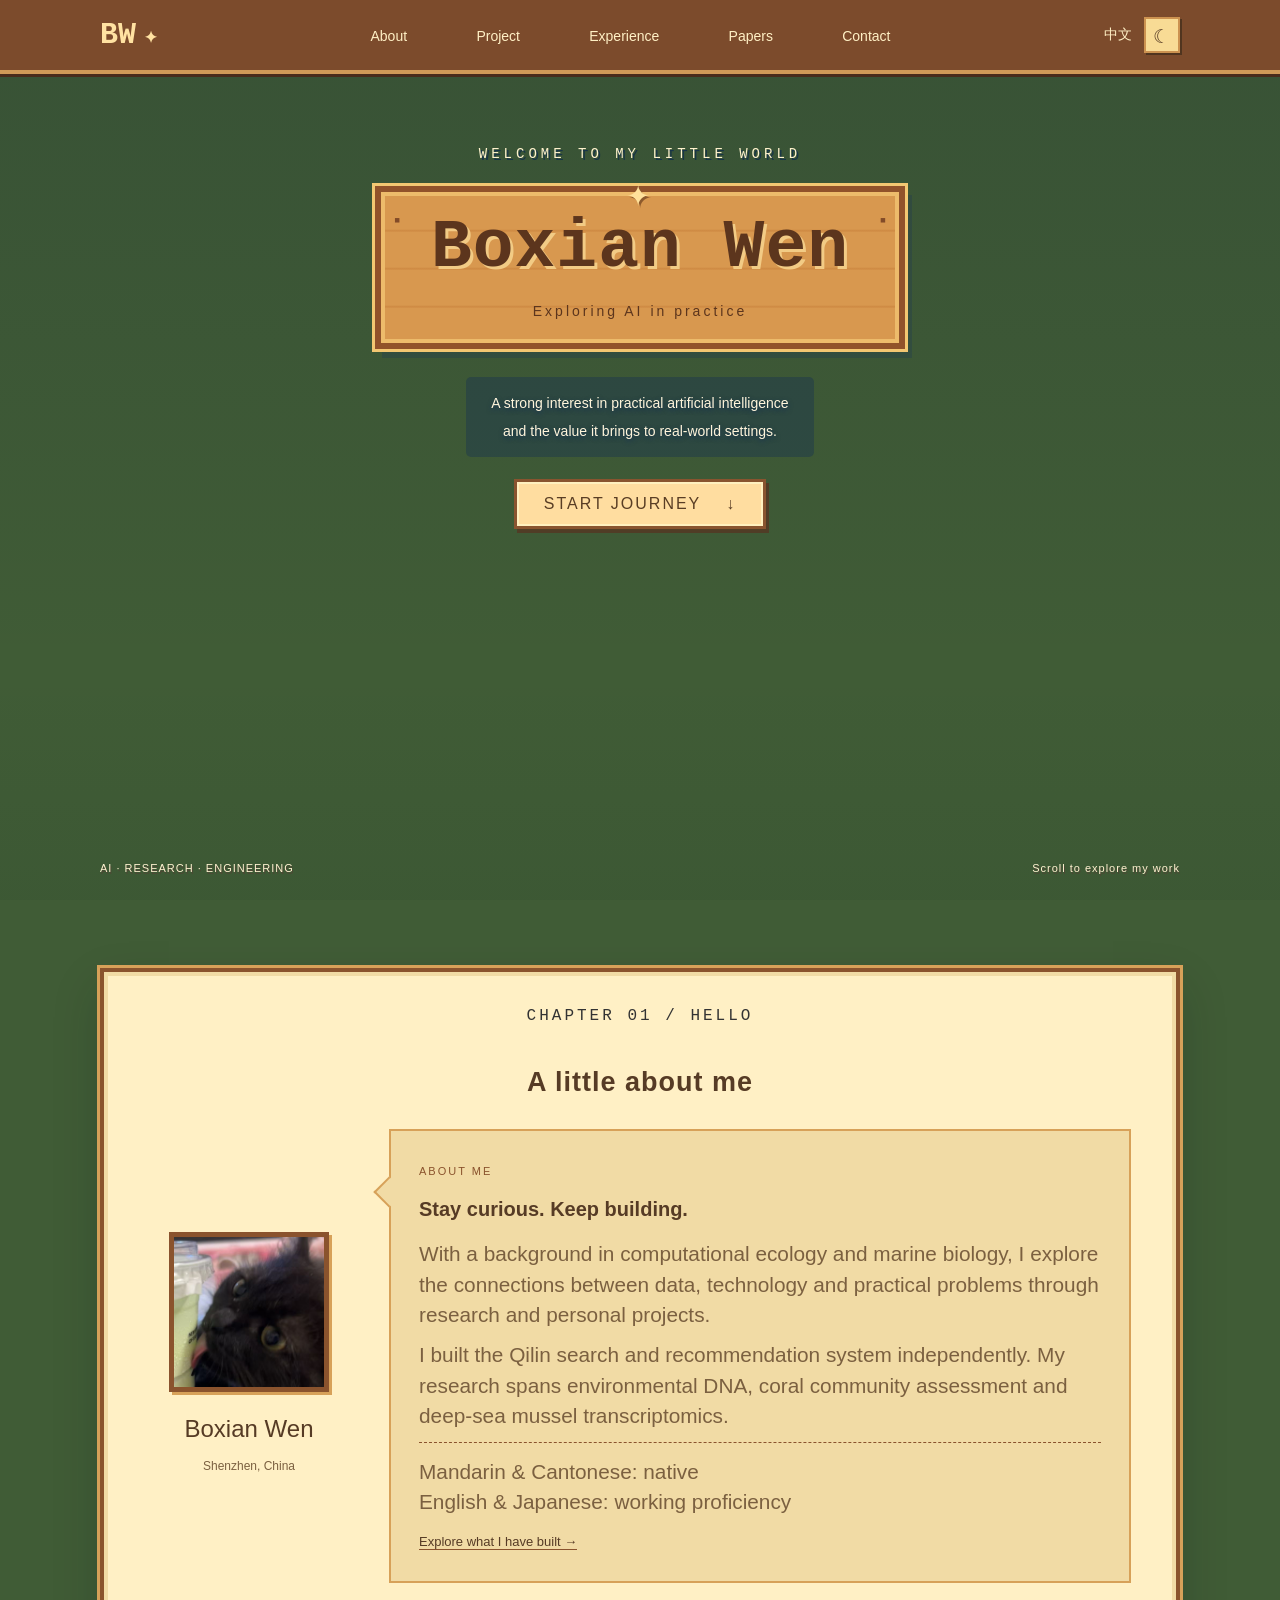
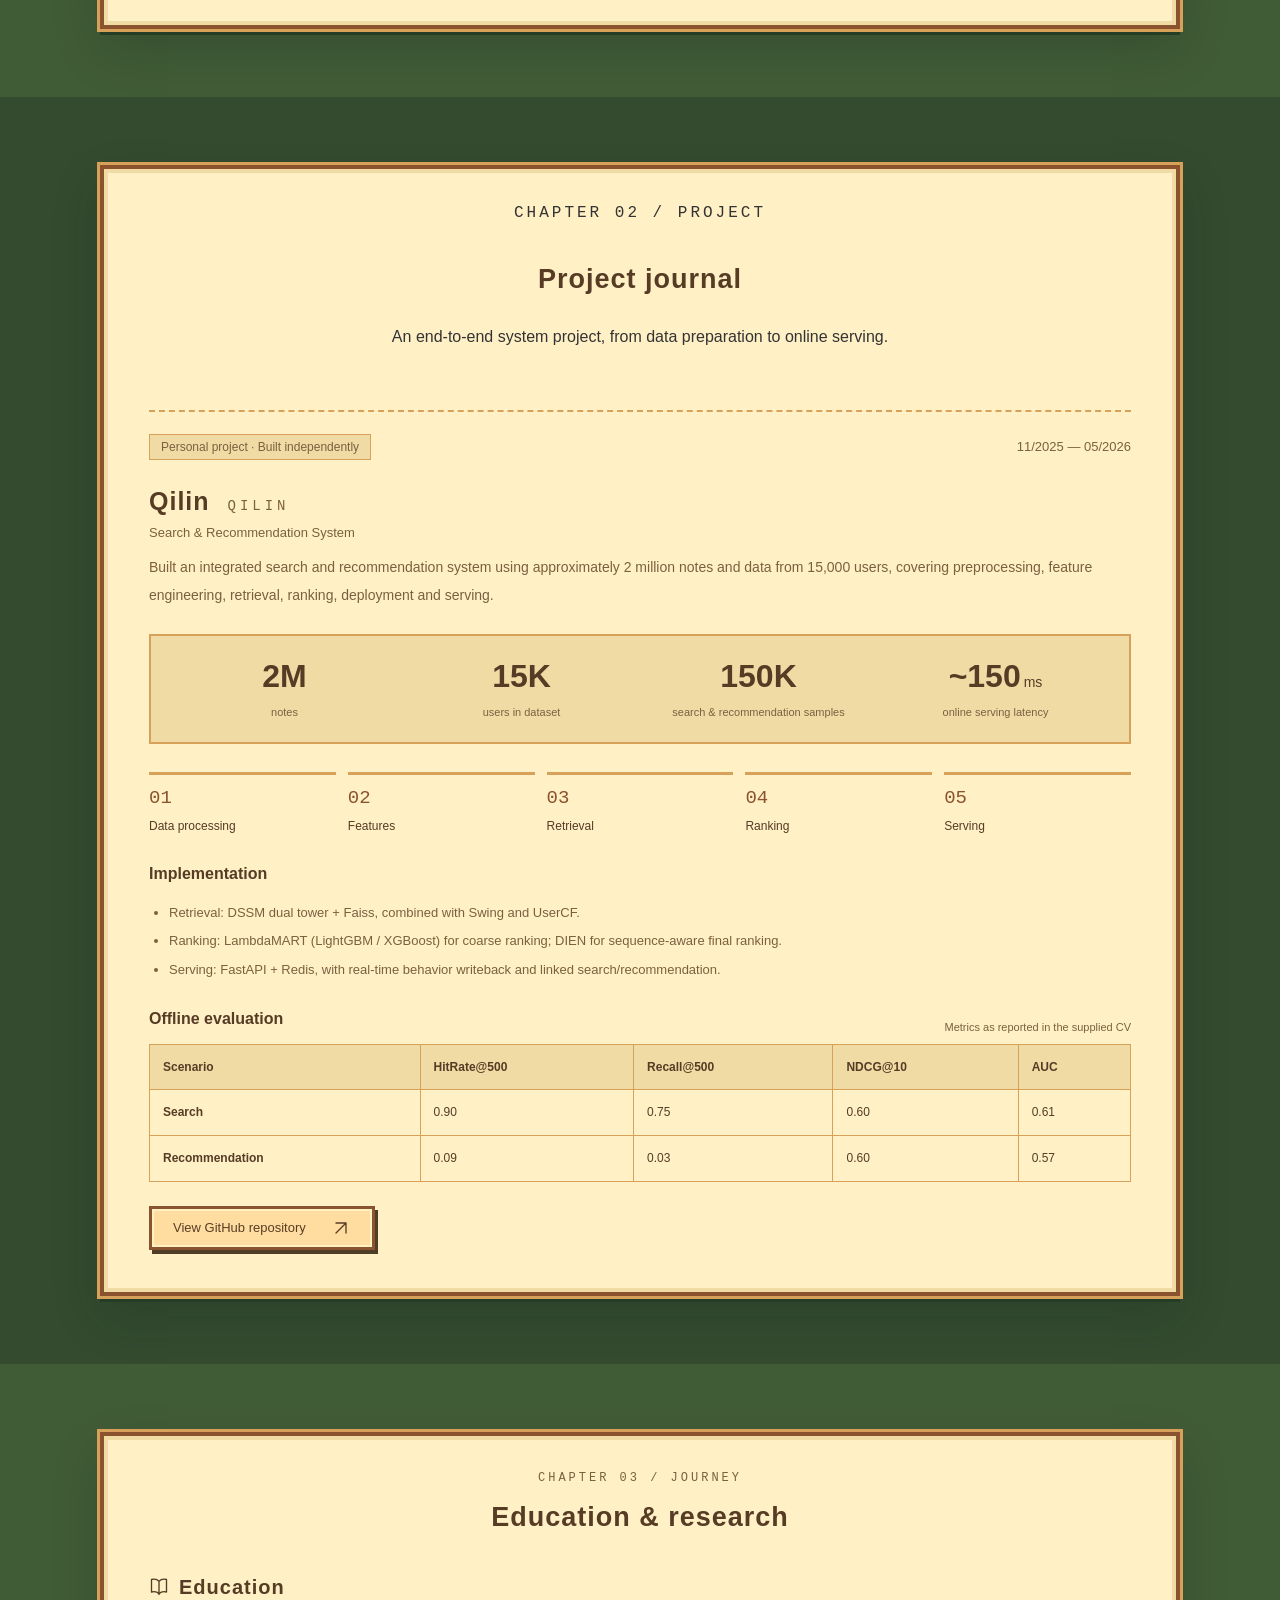
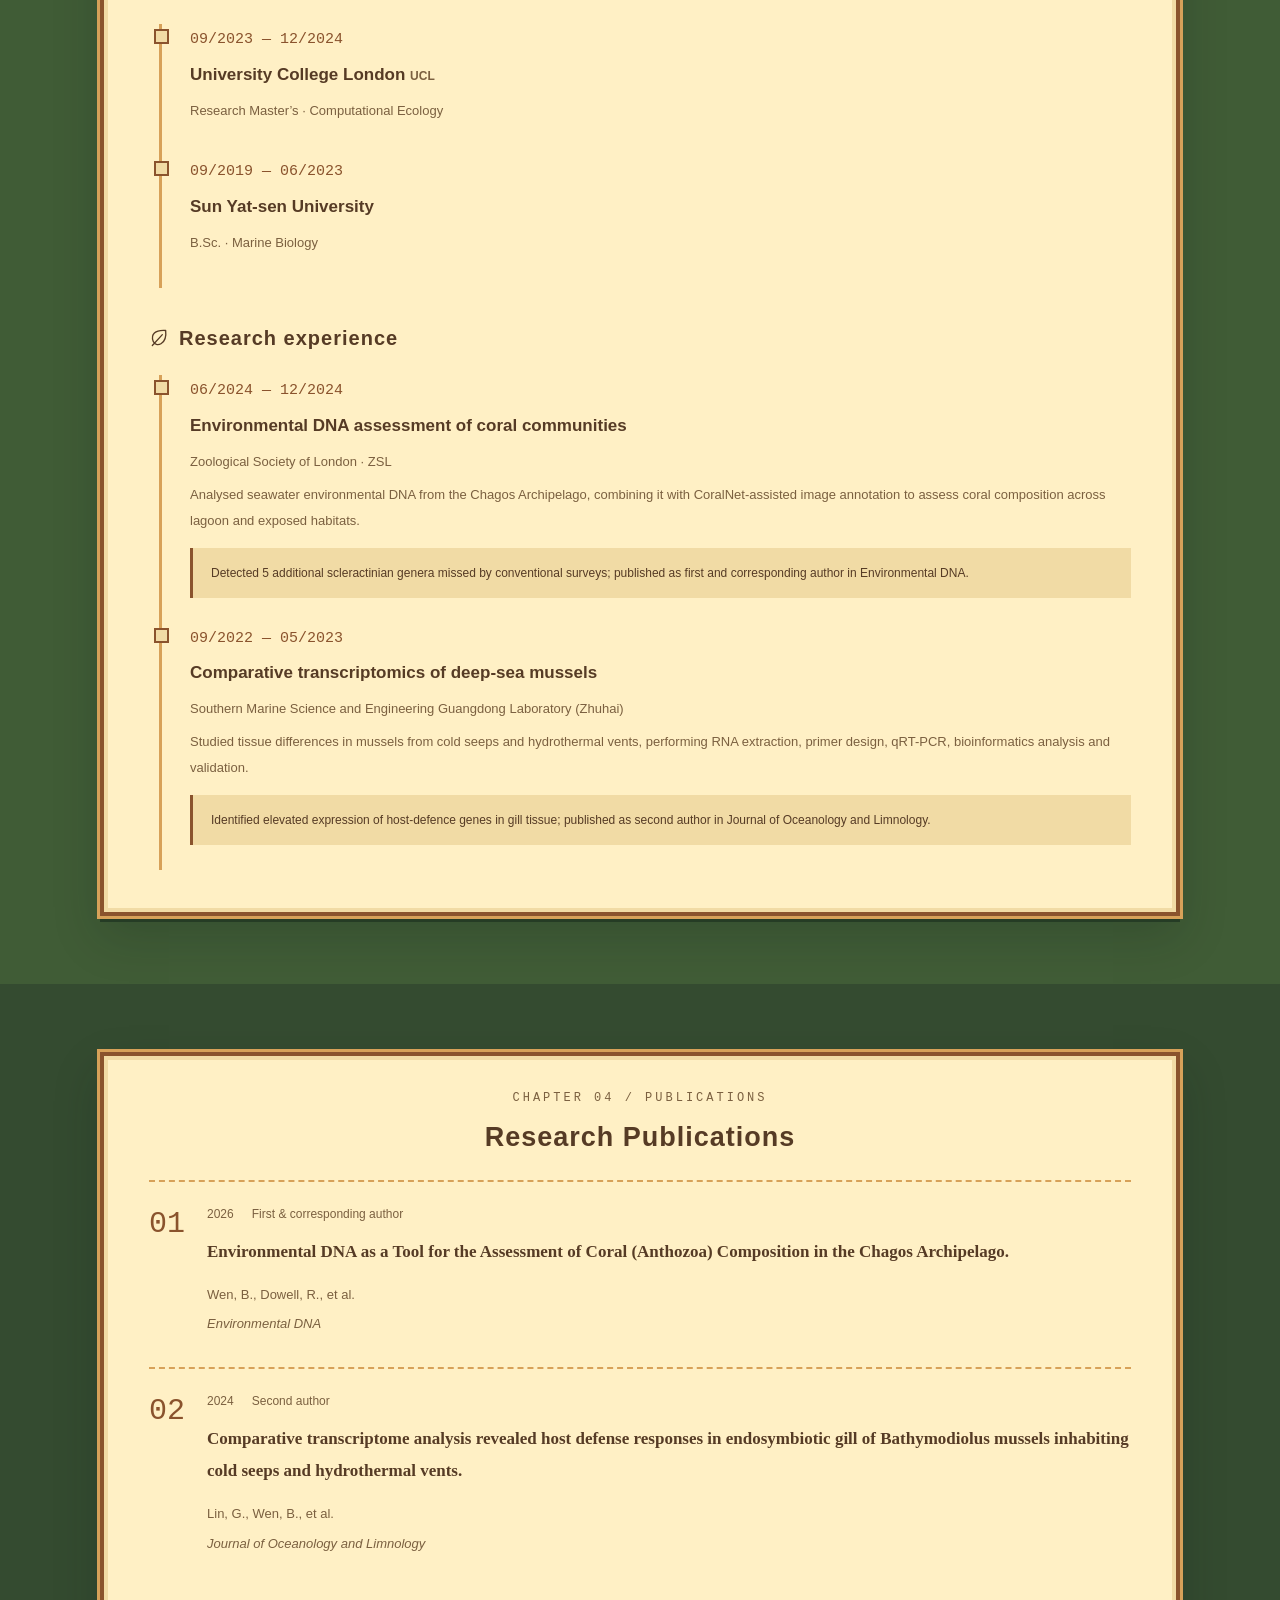
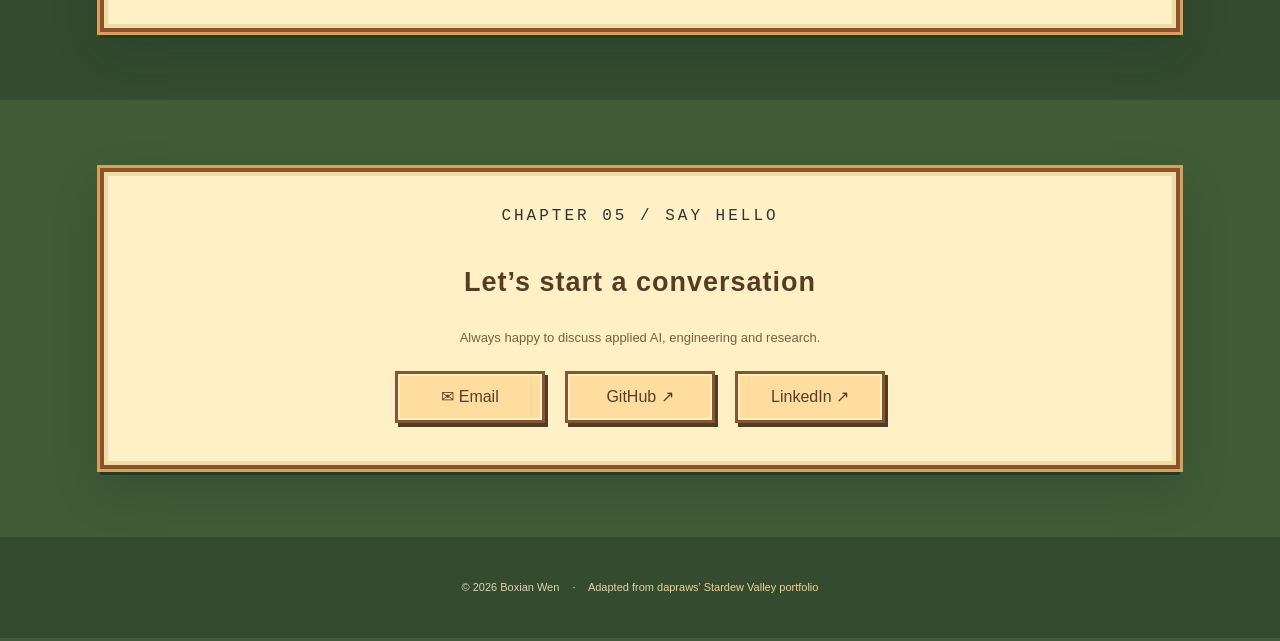
==== index.html @ 03ac0e5f "fix: 优化数据数字可读性并精简教育与论文文案" ====
<!DOCTYPE html>
<html lang="en">
<head><meta charset="UTF-8"><meta name="viewport" content="width=device-width,initial-scale=1"><title>Boxian Wen · Stardew Portfolio</title>
<meta name="color-scheme" content="light dark"><link rel="stylesheet" href="/css/style.css"><link rel="stylesheet" href="/css/custom.css">
<script>try{document.documentElement.dataset.theme=localStorage.getItem('stardew-theme')||(matchMedia('(prefers-color-scheme:dark)').matches?'dark':'light')}catch{}</script></head>
<body>
    <section id="navigation"></section>
    <nav><div class="wrapper"><div class="logo"><a href="#navigation">BW<span>✦</span></a></div><div class="menu" id="navigation-menu"><ul><li><a href="#aboutme">About</a></li><li><a href="#myproject">Project</a></li><li><a href="#experience">Experience</a></li><li><a href="#publications">Papers</a></li><li><a href="#howtofindme">Contact</a></li></ul></div><div class="nav-actions"><a class="language-switch" href="/zh/">中文</a><button id="theme" type="button" aria-label="Toggle theme">☾</button><button type="button" class="hamburgermenu" aria-label="Open menu" aria-expanded="false" aria-controls="navigation-menu">☰</button></div></div></nav>
    <!-- hero / jumbotron -->
    <header><div class="header-opacity"></div><div class="header-jumbotron"><p class="hero-eyebrow">WELCOME TO MY LITTLE WORLD</p><div class="wood-sign"><span class="sign-star">✦</span><h1>Boxian Wen</h1><p>Exploring AI in practice</p></div><p class="hero-lead">A strong interest in practical artificial intelligence<br>and the value it brings to real-world settings.</p><a href="#aboutme" class="button button-xl">START JOURNEY <span>↓</span></a><div class="hero-foot"><span>AI · RESEARCH · ENGINEERING</span><span>Scroll to explore my work</span></div></div></header><section id="aboutme"><div class="wrapper"><p class="chapter">CHAPTER 01 / HELLO</p><h2>A little about me</h2><div class="about-layout"><div class="photo"><img src="/images/avatar.jpg" alt="Boxian Wen" width="160" height="160"><p>Boxian Wen</p><small>Shenzhen, China</small></div><div class="desc"><span class="dialogue-label">ABOUT ME</span><h3>Stay curious. Keep building.</h3><p>With a background in computational ecology and marine biology, I explore the connections between data, technology and practical problems through research and personal projects.</p><p>I built the Qilin search and recommendation system independently. My research spans environmental DNA, coral community assessment and deep-sea mussel transcriptomics.</p><p class="languages">Mandarin & Cantonese: native<br>English & Japanese: working proficiency</p><a href="#myproject" class="text-link">Explore what I have built →</a></div></div></div></section><section id="myproject"><div class="wrapper"><p class="chapter">CHAPTER 02 / PROJECT</p><h2>Project journal</h2>
      
      <p class="section-intro">An end-to-end system project, from data preparation to online serving.</p>
      <article class="project-card"><div class="project-top"><span class="tag">Personal project · Built independently</span><time>11/2025 — 05/2026</time></div>
      <h2>Qilin <span>QILIN</span></h2><p class="project-subtitle">Search & Recommendation System</p>
      <p>Built an integrated search and recommendation system using approximately 2 million notes and data from 15,000 users, covering preprocessing, feature engineering, retrieval, ranking, deployment and serving.</p>
      <div class="project-facts"><div><strong>2M</strong><span>notes</span></div><div><strong>15K</strong><span>users in dataset</span></div><div><strong>150K</strong><span>search & recommendation samples</span></div><div><strong>~150<span>ms</span></strong><span>online serving latency</span></div></div>
      <ol class="workflow"><li><span>01</span>Data processing</li><li><span>02</span>Features</li><li><span>03</span>Retrieval</li><li><span>04</span>Ranking</li><li><span>05</span>Serving</li></ol>
      <div class="project-detail"><h3>Implementation</h3><ul><li>Retrieval: DSSM dual tower + Faiss, combined with Swing and UserCF.</li><li>Ranking: LambdaMART (LightGBM / XGBoost) for coarse ranking; DIEN for sequence-aware final ranking.</li><li>Serving: FastAPI + Redis, with real-time behavior writeback and linked search/recommendation.</li></ul></div>
      <div class="metrics-head"><h3>Offline evaluation</h3><span>Metrics as reported in the supplied CV</span></div>
      <div class="table-scroll"><table><thead><tr><th>Scenario</th><th>HitRate@500</th><th>Recall@500</th><th>NDCG@10</th><th>AUC</th></tr></thead><tbody><tr><th>Search</th><td>0.90</td><td>0.75</td><td>0.60</td><td>0.61</td></tr><tr><th>Recommendation</th><td>0.09</td><td>0.03</td><td>0.60</td><td>0.57</td></tr></tbody></table></div>
      <a class="primary project-source" href="https://github.com/WBoxian/Rednote-Qilin-Search-Rec-System">View GitHub repository <svg viewBox="0 0 24 24" fill="none" stroke="currentColor" stroke-width="1.6" stroke-linecap="round" stroke-linejoin="round" aria-hidden="true"><path d="M6 18 18 6M6 6h12v12"/></svg></a></article>
    </div></section><section id="experience"><div class="wrapper"><p class="chapter">CHAPTER 03 / JOURNEY</p><h2>Education & research</h2>
      
      <h2 class="timeline-title"><svg viewBox="0 0 24 24" fill="none" stroke="currentColor" stroke-width="1.6" stroke-linecap="round" stroke-linejoin="round" aria-hidden="true"><path d="M12 5v16M3 3c4-1 7 0 9 2 2-2 5-3 9-2v15c-4-1-7 0-9 2-2-2-5-3-9-2Z"/></svg>Education</h2><div class="timeline">
      <article><time>09/2023 — 12/2024</time><h3>University College London <span>UCL</span></h3><p>Research Master’s · Computational Ecology</p></article>
      <article><time>09/2019 — 06/2023</time><h3>Sun Yat-sen University</h3><p>B.Sc. · Marine Biology</p></article></div>
      <h2 class="timeline-title"><svg viewBox="0 0 24 24" fill="none" stroke="currentColor" stroke-width="1.6" stroke-linecap="round" stroke-linejoin="round" aria-hidden="true"><path d="M20 3C7 2 2 8 5 16s17 4 15-13ZM4 21l12-13"/></svg>Research experience</h2><div class="timeline">
      <article><time>06/2024 — 12/2024</time><h3>Environmental DNA assessment of coral communities</h3><p class="institution">Zoological Society of London · ZSL</p><p>Analysed seawater environmental DNA from the Chagos Archipelago, combining it with CoralNet-assisted image annotation to assess coral composition across lagoon and exposed habitats.</p><div class="result-note">Detected 5 additional scleractinian genera missed by conventional surveys; published as first and corresponding author in Environmental DNA.</div></article>
      <article><time>09/2022 — 05/2023</time><h3>Comparative transcriptomics of deep-sea mussels</h3><p class="institution">Southern Marine Science and Engineering Guangdong Laboratory (Zhuhai)</p><p>Studied tissue differences in mussels from cold seeps and hydrothermal vents, performing RNA extraction, primer design, qRT-PCR, bioinformatics analysis and validation.</p><div class="result-note">Identified elevated expression of host-defence genes in gill tissue; published as second author in Journal of Oceanology and Limnology.</div></article></div>
    </div></section><section id="publications"><div class="wrapper"><p class="chapter">CHAPTER 04 / PUBLICATIONS</p><h2>Research Publications</h2><article class="paper"><div class="paper-number">01</div><div><div class="paper-meta"><time>2026</time><span>First & corresponding author</span></div><h2>Environmental DNA as a Tool for the Assessment of Coral (Anthozoa) Composition in the Chagos Archipelago.</h2><p>Wen, B., Dowell, R., et al.</p><p class="journal">Environmental DNA</p></div></article><article class="paper"><div class="paper-number">02</div><div><div class="paper-meta"><time>2024</time><span>Second author</span></div><h2>Comparative transcriptome analysis revealed host defense responses in endosymbiotic gill of Bathymodiolus mussels inhabiting cold seeps and hydrothermal vents.</h2><p>Lin, G., Wen, B., et al.</p><p class="journal">Journal of Oceanology and Limnology</p></div></article></div></section>
    <!-- my skill -->
    
    <!-- my project -->
    
    <!-- About Me -->
    
    <!-- How To Find Me -->
    <section id="howtofindme"><div class="wrapper"><p class="chapter">CHAPTER 05 / SAY HELLO</p><h2>Let’s start a conversation</h2><p>Always happy to discuss applied AI, engineering and research.</p><div class="findme"><a href="mailto:boxian.wen@outlook.com" class="button">✉ Email</a><a href="https://github.com/WBoxian" class="button">GitHub ↗</a><a href="https://linkedin.com/in/boxian-wen-6b00692b8" class="button">LinkedIn ↗</a></div></div></section>
    <!-- copyright -->
    <footer><div class="wrapper">© 2026 Boxian Wen <span>·</span> Adapted from <a href="https://github.com/dapraws/dapraws.github.io">dapraws’ Stardew Valley portfolio</a></div></footer>
    <script src="/js/custom.js"></script>
</body>
</html>
---- css/style.css ----
html, body {
    margin: 0px;
    padding: 0px;
    font-size: 16px;
    font-family: 'Pixelify Sans', sans-serif;
    scroll-behavior: smooth;
}

.wrapper {
    width: 1024px;
    margin: auto;
}

/*
* Menu
*/

nav {
    background-color: #219C90;
    color: #FFFFFF;
    position: sticky;
    top: 0px;
    z-index: 100;
}

nav > .wrapper {
    display: flex;
    justify-content: space-between;
    font-size: 1.2rem;
    align-items: center;

}

.menu {
    width: 50%;
}

.menu > ul {
    display: flex;
    list-style-type: none;
    margin: 0px;
    padding: 0px;
    justify-content: space-between;
}

.menu > ul > li > a {
    text-decoration: none;
    color: #FFFFFF;
}

.logo {
    display: flex;
    align-items: center;
}

.logo > a > img {
    height: 45px;
}

/*
* Hero / Jumbotron
*/

header {
    background: url("https://raw.githubusercontent.com/dapraws/dapraws.github.io/c9909161c4d378ff7f499c15a94b915e69026ab9/images/bg.jpg");
    height: 100vh;
    background-position: center center;
    background-size: cover;
    background-repeat: no-repeat;
    position: relative;
    letter-spacing: 5px;
    text-shadow: 0 0 4px #000000;
}

.header-opacity {
    background-color: black;
    opacity: 0.7;
    width: 100%;
    height: 100%;
    position: absolute;
    top: 0;
    left: 0;
}

.header-jumbotron {
    position: absolute;
    top: 0;
    left: 0;
    display: flex;
    width: 100%;
    height: 100%;
    justify-content: center;
    align-items: center;
    flex-direction: column;
    text-align: center;
}

.header-jumbotron > h4 {
    color: #E9B824;
    font-size: 2rem;
    margin: 0px;
    padding: 0px;
}

.header-jumbotron > h5 {
    color: #FFFFFF;
    font-size: 3.5rem;
    line-height: 4rem;
    margin: 0px;
    padding: 0px;
    text-transform: capitalize;
}

.header-jumbotron > p {
    color: #808080;
    font-size: 1rem;
    line-height: 2rem;
    margin: 0px 5px 20px 5px;
    padding: 0px;
}

a {
    text-decoration: none;
    color: #333333;
    text-shadow: none;
}

.button {
    background-color: #E9B824;
    padding: 5px 10px 5px 10px;
    border-radius: 5px;
}

.button-xl {
    font-size: 2rem;
    padding: 20px;

}

/*
* Skill
*/

#myskill {
    background-color: #219C90;
    color: #000000;
}

#myskill > .wrapper {
    padding: 50px;
    width: 80%;
}

#myskill > .wrapper > h4{
    text-align: center;
    font-size: 2.8rem;
    margin: 0px;
}

#myskill > .wrapper > p{
    color: #333333;
    text-align: center;
    font-size: 1rem;
    margin: 0px;
    padding: 0px;
}

.skill {
    padding: 50px;
    display: flex;
    justify-content: space-evenly;
}


#myskill > .wrapper > .skill > div {
    text-align: center;
}

#myskill > .wrapper > .skill > div > p {
    font-size: 3.5rem;
    margin: 0px;
    padding: 0px;
}

#myskill > .wrapper > .skill > div > p > img {
    height: 100px;
    width: 100px;
    margin-right: 10px;
    padding: 0px;
}
#myskill > .wrapper > .skill > div > small {
    font-size: 1.5rem;
}

/*
* Project
*/

#myproject {
    background-color: #EE9322;
    color: #000000;
}

#myproject > .wrapper {
    padding: 50px;
    width: 80%;
}

#myproject > .wrapper > h4{
    text-align: center;
    font-size: 2.8rem;
    margin: 0px;
    padding: 0px;
}

#myproject > .wrapper > p{
    color: #333333;
    text-align: center;
    font-size: 1rem;
    margin: 0px;
    padding: 0px;
    padding-bottom: 30px;
}

.grid {
    display: grid;
    height: 760px;
    grid-template-columns: 33% 33% 33%;
    grid-gap: 50px;
}

.grid > .item {
    border: 1px solid;
    background-color: #D83F31;
    border-radius: 5px;
    position: relative;
    
}

.grid > .item > p {
    padding: 0px;
    position: absolute;
    right: 16px;
}

.grid > .item > p > img{
    right: 10px;
}

.grid > .item > img {
    width: 96%;
    position: absolute;
    border-radius: 10px;
    border: #333333 solid;
    top: 70px;
    left: 7px;
}

.grid > .item > .item-detail {
    color: #000000;
    padding-left: 20px;
    font-size: 1.3rem;
    font-weight: bolder;
    width: 70%;
} 

/* Popup */
.popup {
    display: none;
    position: fixed;
    top: 0;
    left: 0;
    width: 100%;
    height: 100%;
    background-color: rgba(0, 0, 0, 0.7);
    justify-content: center;
    align-items: center;
}

.popup-content {
    position: relative;
    
    padding: 20px;
    border-radius: 5px;
    text-align: center;
}

.popup img {
    border: #9b9b9b solid;
    border-radius: 20px;
    max-width: 70%;
    max-height: 70%;
}

.close {
    position: absolute;
    top: 10px;
    right: 315px;
    font-size: 70px;
    cursor: pointer;
    color: #FFFFFF;
}

/*
* About Me
*/
#aboutme {
    background-color: #D83F31;
    color: #000000;
}

#aboutme > .wrapper {
    padding: 50px;
    width: 80%;
}

#aboutme > .wrapper > h4{
    text-align: center;
    font-size: 2.8rem;
    margin: 0px;
    padding: 0px;
}

#aboutme > .wrapper > p{
    color: #333333;
    text-align: center;
    font-size: 1rem;
    margin: 0px;
    padding: 0px;
    padding-bottom: 30px;
}

#aboutme > .wrapper > div {
    display: flex;
    width: 70%;
    margin: auto;
    justify-content: space-between;
    align-items: center;
}

#aboutme > .wrapper > div > .photo {
    width: 30%;
}

#aboutme > .wrapper > div > .photo > img {
    max-width: 100%;
}

#aboutme > .wrapper > div > .desc {
    width: 70%;
    padding: 20px;
    margin: 10px;
    background: #E9B824;
    border-radius: 10px;
}

#aboutme > .wrapper > div > .desc > p {
    margin: 0px 0px 10px 0px;
    font-size: 1.3rem;
    line-height: 1.9rem;
}

#aboutme > .wrapper > div > .desc > .social {
    display: flex;
    width: 17%;
    justify-content: space-between;
    font-size: 1.8rem;
    padding-top: 20px;
}

/*
* How To Find Me
*/

#howtofindme {
    background-color: #219C90;
    color: #FFFFFF;
}

#howtofindme > .wrapper {
    padding: 50px;
    width: 80%;
}

#howtofindme > .wrapper > h4 >span{
    color: #E9B824;
}

#howtofindme > .wrapper > h4{
    text-align: center;
    font-size: 2.8rem;
    margin: 0px;
    padding: 0px;
}

#howtofindme > .wrapper > p{
    color: #333333;
    text-align: center;
    font-size: 1rem;
    margin: 0px;
    padding: 0px;
    padding-bottom: 30px;
}

#howtofindme > .wrapper > .findme {
    display: flex;
    justify-content: space-between;
    text-align: center;
    
}

#howtofindme > .wrapper > .findme > a{
    font-size: 2rem;
}

/*
* Copyright
*/

footer {
    background-color: #333333;
    font-family: Arial, Helvetica, sans-serif;
    color: #FFFFFF;
    text-align: center;
}

footer > .wrapper {
    padding: 30px 0px 30px 0px;
}

/*
* Hamburger Menu
*/

button.hamburgermenu {
    background: none;
    border: none;
    cursor: pointer;
    display: none;
}

button.hamburgermenu > i {
    color: #FFFFFF;
    font-size: 1.5rem;
}

button.hamburgermenu > i.closeic {
    display: none;
}

/*
* 1024, 900, 768, 600, 450
*/
@media only screen and (max-width: 1024px) {
    .wrapper{
        width: 90%;
    }

    .grid {
        display: grid;
        height: 940px;
        grid-template-columns: 45% 45%;
        grid-gap: 50px;
    }

    .grid > .item > img {
        width: 94%;
        position: absolute;
        border-radius: 10px;
        border: #333333 solid;
        top: 80px;
        left: 7px;
    }

    .grid > .item > p {
        padding: 0px;
        position: absolute;
        right: 16px;
    }
    
    .grid > .item > p > img{
        right: 10px;
    }

    .grid > .item > .item-detail {
        color: #000000;
        padding-left: 20px;
        font-size: 1.2rem;
        font-weight: bolder;
        width: 50%;
    } 

    #aboutme > .wrapper > div > .desc > p {
        margin: 0px 0px 10px 0px;
        font-size: 1.1rem;
        line-height: 1.9rem;
    }

    #aboutme > .wrapper > div > .desc > .social {
        display: flex;
        width: 30%;
        justify-content: space-between;
        font-size: 1.7rem;
        padding-top: 20px;
    }

    #howtofindme > .wrapper > .findme > a{
        font-size: 1.4rem;
    }
}

@media only screen and (max-width: 900px) {
    #myskill > .wrapper > .skill > div > p {
        font-size: .5rem;
        margin: 0px;
        padding: 0px;
    }

    #myskill > .wrapper > .skill > div > p > img {
        height: 70px;
        width: 70px;
        margin-right: 10px;
        padding: 0px;
    }

    #myskill > .wrapper > .skill > div > small {
        font-size: 1rem;
    }

    .grid {
        display: grid;
        height: 850px;
        grid-template-columns: 45% 45%;
        grid-gap: 50px;
    }

    .grid > .item > img {
        width: 93%;
        position: absolute;
        border-radius: 10px;
        border: #333333 solid;
        top: 80px;
        left: 7px;
    }

    .grid > .item > p {
        padding: 0px;
        position: absolute;
        right: 16px;
    }
    
    .grid > .item > p > img{
        right: 10px;
    }

    .grid > .item > .item-detail {
        color: #000000;
        padding-left: 20px;
        font-size: 1rem;
        font-weight: bolder;
        width: 35%;
    } 

    #aboutme > .wrapper > div > .desc > p {
        margin: 0px 0px 10px 0px;
        font-size: 1rem;
        line-height: 1.9rem;
    }

    #aboutme > .wrapper > div > .desc > .social {
        display: flex;
        width: 30%;
        justify-content: space-between;
        font-size: 1.5rem;
        padding-top: 20px;
    }

    #howtofindme > .wrapper > .findme > a{
        font-size: 1.2rem;
    }

    button.hamburgermenu {
        display: inline;
    }

    .menu {
        display: none;
    }

    .tampil {
        display: inline;
    }

    .tampil > ul {
        flex-direction: column;
        background-color: #333333;
        width: 100%;
        position: fixed;
        top: 45px;
    }
    
    .tampil > ul > li {
        padding: 10px 20px 10px 20px;

    }

}

@media only screen and (max-width: 420px) {
    .header-jumbotron > h4 {
        color: #E9B824;
        font-size: 1.2rem;
        margin: 0px;
        padding: 0px;
    }
    
    .header-jumbotron > h5 {
        color: #FFFFFF;
        font-size: 1.5rem;
        line-height: 4rem;
        margin: 0px;
        padding: 0px;
        text-transform: capitalize;
    }
    
    .header-jumbotron > p {
        color: #808080;
        font-size: .7rem;
        line-height: 2rem;
        margin: 0px 5px 20px 5px;
        padding: 0px;
    }
    
    a {
        text-decoration: none;
        color: #333333;
        text-shadow: none;
    }
    
    .button {
        background-color: #E9B824;
        padding: 5px 10px 5px 10px;
        border-radius: 5px;
    }
    
    .button-xl {
        font-size: 1.5rem;
        padding: 20px;
    }

    #myskill > .wrapper > .skill > div > p {
        font-size: .2rem;
        margin: 0px;
        padding: 0px;
    }

    #myskill > .wrapper > .skill > div > p > img {
        height: 30px;
        width: 30px;
        margin-right: 10px;
        padding: 0px;
    }

    #myskill > .wrapper > .skill > div > small {
        font-size: .8rem;
        margin: 5px;
    }

    .grid {
        display: grid;
        height: 630px;
        grid-template-columns: 45% 45%;
        grid-gap: 20px;
    }

    .grid > .item > img {
        width: 86%;
        position: absolute;
        border-radius: 10px;
        border: #333333 solid;
        top: 55px;
        left: 7px;
    }

    .grid > .item > p {
        width: 97%;
        position: absolute;
        left: 0px;
    }
    
    .grid > .item > p > img{
        width: 25%;
        height: 25%;
        padding-top: 130px;
        position: relative;
        left: 10%;
    }

    .grid > .item > .item-detail {
        color: #000000;
        padding-left: 10px;
        font-size: .8rem;
        font-weight: bolder;
        width: 90%;
    } 

    #aboutme > .wrapper > div {
        display: flex;
        width: 100%;
        margin: auto;
        justify-content: space-between;
        align-items: center;
    }
    
    #aboutme > .wrapper > div > .photo {
        width: 30%;
    }
    
    #aboutme > .wrapper > div > .photo > img {
        max-width: 100%;
    }

    #aboutme > .wrapper > div > .desc > p {
        margin: 0px 0px 10px 0px;
        font-size: .8rem;
        line-height: 1.9rem;
    }

    #aboutme > .wrapper > div > .desc > .social {
        display: flex;
        width: 60%;
        justify-content: space-between;
        font-size: 1.8rem;
        padding-top: 5px;
    }

    #howtofindme > .wrapper > .findme {
        display: flex;
        flex-direction: column;
    }
    
    #howtofindme > .wrapper > .findme > a{
        font-size: 1.3rem;
    }

    button.hamburgermenu {
        display: inline;
    }

    .menu {
        display: none;
    }

    .tampil {
        display: inline;
    }

    .tampil > ul {
        flex-direction: column;
        background-color: #333333;
        width: 100%;
        position: fixed;
        top: 45px;
    }
    
    .tampil > ul > li {
        padding: 10px 20px 10px 20px;

    }
}
---- css/custom.css ----
@font-face{font-family:'Pixelify Sans';src:url('https://raw.githubusercontent.com/dapraws/dapraws.github.io/c9909161c4d378ff7f499c15a94b915e69026ab9/font/PixelifySans-VariableFont_wght.ttf') format('truetype');font-weight:400 700;font-display:swap}
:root{--ground:#405c36;--ground2:#344b30;--paper:#fff0c5;--paper2:#f1dba5;--ink:#563b25;--muted:#7b6040;--wood:#8a532d;--edge:#d7a159;--gold:#f7ce73;--nav:#7c4b2c;--shadow:0 6px 0 #253c25,0 20px 45px #0d1f1933;color-scheme:light}
:root[data-theme=dark]{--ground:#142e30;--ground2:#10272a;--paper:#303d37;--paper2:#3d4b3c;--ink:#fff0c6;--muted:#d0c49d;--wood:#ba935a;--edge:#7f815d;--gold:#f2cb7b;--nav:#253d37;--shadow:0 6px 0 #0a2024,0 20px 45px #07171955;color-scheme:dark}
*{box-sizing:border-box}html{scroll-padding-top:90px}body{background:var(--ground);color:var(--ink);font-family:'Pixelify Sans','Microsoft YaHei',sans-serif;line-height:1.8}button{font:inherit;cursor:pointer}svg{width:20px;height:20px;vertical-align:middle}a,button{-webkit-tap-highlight-color:transparent}a:focus-visible,button:focus-visible,summary:focus-visible{outline:3px solid #efb950;outline-offset:5px}a{color:inherit}h1,h2,h3,p{margin-top:0}section{scroll-margin-top:90px}.wrapper{width:min(1080px,calc(100% - 48px));margin:auto}nav{background:var(--nav);border-bottom:4px solid #d09a58;box-shadow:0 3px 0 #492c1c;color:#fff0c5}nav>.wrapper{height:70px;gap:24px}.logo a{font:700 30px 'Pixelify Sans',monospace;color:#ffe2a2;white-space:nowrap}.logo span{font-size:16px;margin-left:8px}.menu{width:auto;flex:1;max-width:520px}.menu>ul{gap:24px}.menu>ul>li>a{font-size:14px;color:#fff0c5;white-space:nowrap}.menu a:hover{color:#ffd15b}.nav-actions{display:flex;gap:12px;align-items:center}.nav-actions a{font-size:14px}.nav-actions button{width:36px;height:36px;background:#f8db95;color:#563b25;border:2px solid #cc9250;box-shadow:2px 2px 0 #51351f}.nav-actions button.hamburgermenu{display:none;font-size:19px}
header{height:calc(100svh - 74px);min-height:680px;max-height:1050px;image-rendering:pixelated;background-position:center bottom;text-shadow:none}.header-opacity{opacity:1;background:linear-gradient(#09183422,#071f2b00 72%,#09261a11)}.header-jumbotron{justify-content:flex-start;padding:72px 24px 25px;letter-spacing:0}.header-jumbotron .hero-eyebrow{font:14px 'Pixelify Sans',monospace;letter-spacing:4px;color:#fef2cd;text-shadow:2px 2px #173448;margin-bottom:24px}.wood-sign{position:relative;background:repeating-linear-gradient(0deg,#d8984f 0px,#d8984f 35px,#cd8741 36px,#d8984f 38px);border:6px solid #91522a;outline:3px solid #f3c772;box-shadow:inset 0 0 0 4px #edbb6b,7px 9px 0 #1d385350;padding:15px 50px 19px;color:#5c351d;min-width:440px}.wood-sign::before,.wood-sign::after{content:'▪';position:absolute;top:12px;color:#824b28;font-size:18px}.wood-sign::before{left:13px}.wood-sign::after{right:13px}.wood-sign h1{font:700 68px/1.2 'Pixelify Sans',monospace;text-shadow:3px 3px #f2cb85;letter-spacing:1px;margin:0}.wood-sign>p{font:14px/1.8 'Microsoft YaHei',sans-serif;margin:10px 0 0;letter-spacing:3px}.sign-star{position:absolute;top:-22px;left:calc(50% - 14px);font-size:29px;color:#ffe19b;text-shadow:2px 2px #8d5a2c}.header-jumbotron .hero-lead{margin:28px 0 22px;color:#fff5db;font:14px/2 'Microsoft YaHei',sans-serif;text-shadow:0 2px 5px #142f53;background:#142e5260;padding:12px 25px;border-radius:5px}.button,.primary{display:inline-flex;align-items:center;justify-content:center;gap:25px;background:#ffdda0;border:3px solid #89542f;box-shadow:inset 0 0 0 2px #fff0bf,3px 4px 0 #503d26;color:#593d24;border-radius:0;text-decoration:none;font-size:14px;padding:9px 21px;min-height:44px;transition:transform .15s}.button:hover,.primary:hover{background:#ffe8ad;transform:translateY(-2px)}.button-xl{font:16px 'Microsoft YaHei',sans-serif;letter-spacing:2px;padding:13px 27px}.header-jumbotron .hero-foot{position:absolute;bottom:21px;width:calc(100% - 60px);max-width:1080px;display:flex;justify-content:space-between;color:#fff2d1;font-size:11px;letter-spacing:1px;text-shadow:1px 2px #4d4834}
#aboutme,#myproject,#experience,#publications,#howtofindme{padding:68px 0;background:var(--ground);color:var(--ink)}#myproject,#publications{background:var(--ground2)}#aboutme>.wrapper,#myproject>.wrapper,#howtofindme>.wrapper,#experience>.wrapper,#publications>.wrapper{width:min(1080px,calc(100% - 48px));padding:35px 45px 42px;background:var(--paper);border:4px solid var(--wood);outline:3px solid var(--edge);box-shadow:inset 0 0 0 4px var(--paper2),var(--shadow);position:relative}section h2{font-family:'Microsoft YaHei',sans-serif;font-size:27px;font-weight:650;line-height:1.5;letter-spacing:1px;margin:7px 0 22px}.chapter{text-align:center;color:var(--muted);font:12px 'Pixelify Sans',monospace;letter-spacing:3px;margin-bottom:12px}section>.wrapper>h2{text-align:center}#aboutme>.wrapper>div.about-layout{width:100%;display:grid;grid-template-columns:200px minmax(0,1fr);gap:40px;align-items:center;margin:26px 0 0}#aboutme>.wrapper>div>.photo{width:100%;text-align:center}#aboutme .photo img{display:block;border:5px solid var(--wood);box-shadow:3px 3px 0 var(--edge);width:160px;height:160px;object-fit:cover;margin:0 auto 15px}#aboutme .photo p{font-size:24px;margin:0}#aboutme .photo small{font:12px 'Microsoft YaHei',sans-serif;color:var(--muted)}#aboutme>.wrapper>div>.desc{width:auto;margin:0;padding:25px 28px;background:var(--paper2);border:2px solid var(--edge);border-radius:0;position:relative}#aboutme .desc::before{content:'';position:absolute;left:-13px;top:50px;width:20px;height:20px;background:var(--paper2);border-left:2px solid var(--edge);border-bottom:2px solid var(--edge);transform:rotate(45deg)}#aboutme .desc p{font:14px/2 'Microsoft YaHei',sans-serif;color:var(--muted);margin:0 0 13px}#aboutme .desc h3{font:600 20px/1.5 'Microsoft YaHei',sans-serif;margin:10px 0 15px}.dialogue-label{font:11px 'Microsoft YaHei',sans-serif;letter-spacing:2px;color:var(--wood)}.text-link{font:13px 'Microsoft YaHei',sans-serif;color:var(--ink);border-bottom:1px solid var(--wood)}.languages{border-top:1px dashed var(--wood);padding-top:14px}
.section-intro{font:14px/1.9 'Microsoft YaHei',sans-serif;color:var(--muted);text-align:center}.project-card{margin-top:28px;padding-top:22px;border-top:2px dashed var(--edge)}.project-top{display:flex;justify-content:space-between;align-items:center;gap:15px;font-size:13px;color:var(--muted)}.tag{background:var(--paper2);padding:5px 11px;border:1px solid var(--edge);font:12px 'Microsoft YaHei',sans-serif}.project-card h2{margin:23px 0 4px;font-size:25px}.project-card h2 span{font:14px 'Pixelify Sans',monospace;letter-spacing:4px;margin-left:10px;color:var(--muted)}.project-subtitle{color:var(--muted);font:13px 'Microsoft YaHei',sans-serif}.project-card>p:not(.project-subtitle){font:14px/2 'Microsoft YaHei',sans-serif;color:var(--muted)}.project-facts{display:grid;grid-template-columns:repeat(4,1fr);gap:10px;margin:25px 0;border:2px solid var(--edge);background:var(--paper2);padding:20px}.project-facts>div{display:flex;flex-direction:column;text-align:center}.project-facts strong{font:600 32px/1.25 'Segoe UI',Arial,sans-serif;font-variant-numeric:tabular-nums}.project-facts strong span{font:500 14px 'Segoe UI','Microsoft YaHei',sans-serif;margin-left:3px}.project-facts>div>span{font:11px/1.8 'Microsoft YaHei',sans-serif;color:var(--muted);margin-top:7px}.workflow{list-style:none;padding:0;display:grid;grid-template-columns:repeat(5,1fr);gap:12px;margin:28px 0}.workflow li{font:12px/1.7 'Microsoft YaHei',sans-serif;border-top:3px solid var(--edge);padding-top:12px}.workflow li span{display:block;font:19px 'Pixelify Sans',monospace;margin-bottom:7px;color:var(--wood)}.project-detail h3,.metrics-head h3{font:600 16px 'Microsoft YaHei',sans-serif}.project-detail ul{padding-left:20px;font:13px/2.2 'Microsoft YaHei',sans-serif;color:var(--muted)}.metrics-head{display:flex;align-items:center;justify-content:space-between;gap:16px;margin-top:25px}.metrics-head>span{font:11px 'Microsoft YaHei',sans-serif;color:var(--muted)}.table-scroll{overflow-x:auto;margin-bottom:24px}table{border-collapse:collapse;width:100%;font:12px/1.9 'Microsoft YaHei',sans-serif;text-align:left}td,th{padding:11px 13px;border:1px solid var(--edge);white-space:nowrap}thead{background:var(--paper2)}.project-source{font:13px 'Microsoft YaHei',sans-serif}
.timeline-title{display:flex;gap:10px;align-items:center;font-size:20px;margin-top:35px}.timeline{margin-left:10px;padding-left:28px;border-left:3px solid var(--edge)}.timeline article{position:relative;padding-bottom:25px}.timeline article::before{content:'';position:absolute;left:-36px;top:5px;width:11px;height:11px;background:var(--paper2);border:2px solid var(--wood)}.timeline time{font:15px 'Pixelify Sans',monospace;color:var(--wood)}.timeline h3{font:600 17px/1.7 'Microsoft YaHei',sans-serif;margin:8px 0}.timeline h3>span{font-size:12px;color:var(--muted)}.timeline p{font:13px/2 'Microsoft YaHei',sans-serif;margin:7px 0;color:var(--muted)}.result-note{font:12px/2 'Microsoft YaHei',sans-serif;padding:13px 18px;background:var(--paper2);border-left:3px solid var(--wood);margin-top:14px}.paper{display:flex;gap:22px;border-top:2px dashed var(--edge);padding:25px 0}.paper-number{font:30px 'Pixelify Sans',monospace;color:var(--wood)}.paper-meta{display:flex;gap:18px;font:12px 'Microsoft YaHei',sans-serif;color:var(--muted)}.paper h2{font:600 17px/1.9 Georgia,serif;letter-spacing:0;margin:15px 0}.paper p{font-size:13px;color:var(--muted);margin:6px 0}.journal{font-style:italic}
#howtofindme>.wrapper>p:not(.chapter){font:13px/2 'Microsoft YaHei',sans-serif;color:var(--muted);padding-bottom:20px}#howtofindme>.wrapper>.findme{justify-content:center;gap:20px;flex-wrap:wrap}#howtofindme>.wrapper>.findme>a{font-size:16px;min-width:150px}footer{background:var(--ground2);color:#dfd3ac;font:11px/1.9 sans-serif;padding:10px 0}footer a{color:#f0d391}footer span{margin:0 10px}.hamburgermenu{font-family:sans-serif!important}
[data-theme=dark] .header-opacity{background:linear-gradient(#06132770,#06132720 72%,#06132740)}[data-theme=dark] .wood-sign{filter:brightness(.9)}[data-theme=dark] header{background-blend-mode:multiply;background-color:#b7c5cf}
@media(max-width:900px){nav>.wrapper{gap:16px}.menu{display:none}.menu.tampil{display:block;position:absolute;left:0;right:0;top:74px;max-width:none}.menu.tampil>ul{position:static;width:auto;background:var(--nav);display:flex;flex-direction:column;gap:0;padding:12px 24px}.menu.tampil>ul>li{padding:9px 0}.nav-actions button.hamburgermenu{display:block}.nav-actions{margin-left:auto}#aboutme>.wrapper>div.about-layout{grid-template-columns:160px 1fr;gap:25px}.hero-foot span:last-child{display:none}}
@media(max-width:600px){.wrapper{width:calc(100% - 36px)}nav>.wrapper{height:62px}.menu.tampil{top:66px}.logo a{font-size:25px}header{height:calc(100svh - 66px);min-height:620px;max-height:850px;background-position:58% bottom}.header-jumbotron{padding:55px 20px 20px}.header-jumbotron .hero-eyebrow{font-size:10px;letter-spacing:2px;margin-bottom:23px}.wood-sign{min-width:0;width:min(100%,420px);padding:17px 15px}.wood-sign h1{font-size:45px;letter-spacing:0}.wood-sign>p{font-size:11px;letter-spacing:1px}.header-jumbotron .hero-lead{font-size:12px;padding:10px 14px;margin-top:23px}.button-xl{font-size:14px;padding:12px 23px}.header-jumbotron .hero-foot{font-size:9px;justify-content:center;bottom:15px}.nav-actions{gap:10px}#aboutme,#myproject,#experience,#publications,#howtofindme{padding:32px 0}#aboutme>.wrapper,#myproject>.wrapper,#experience>.wrapper,#publications>.wrapper,#howtofindme>.wrapper{width:calc(100% - 32px);padding:25px 20px 30px}section h2{font-size:22px}.chapter{font-size:10px;letter-spacing:2px}#aboutme>.wrapper>div.about-layout{display:block}#aboutme .photo{margin-bottom:27px}#aboutme .photo img{width:110px;height:110px}#aboutme>.wrapper>div>.desc{padding:20px}#aboutme .desc::before{left:calc(50% - 10px);top:-12px;transform:rotate(135deg)}#aboutme .desc h3{font-size:18px}#aboutme .desc p{font-size:12px}.project-top{align-items:flex-start;flex-direction:column}.project-card h2{font-size:21px}.project-facts{grid-template-columns:1fr 1fr;gap:22px 8px;padding:17px 10px}.project-facts strong{font-size:28px}.project-facts>div>span{font-size:10px}.workflow{gap:6px}.workflow li{font-size:10px}.project-card>p:not(.project-subtitle),.section-intro{font-size:12px}.project-detail ul{font-size:12px}.metrics-head{align-items:flex-start;flex-direction:column;gap:0}.metrics-head>span{margin-bottom:13px}.timeline{padding-left:22px}.timeline article::before{left:-30px}.timeline h3{font-size:15px}.timeline p,.result-note{font-size:12px}.paper{gap:12px}.paper-number{font-size:24px}.paper h2{font-size:15px}.paper-meta{font-size:10px;gap:10px}.findme{flex-direction:column;align-items:stretch;gap:14px!important}#howtofindme>.wrapper>.findme>a{font-size:15px}footer{font-size:10px}footer .wrapper{width:calc(100% - 40px)}}
@media(prefers-reduced-motion:reduce){html,body{scroll-behavior:auto}.button,.primary{transition:none}}@media print{nav,header,.nav-actions{display:none}body,section{background:white!important}section>.wrapper{border:1px solid #aaa!important;outline:none!important;box-shadow:none!important;width:100%!important;background:white!important;color:black!important;break-inside:avoid}section{padding:15px 0!important}}
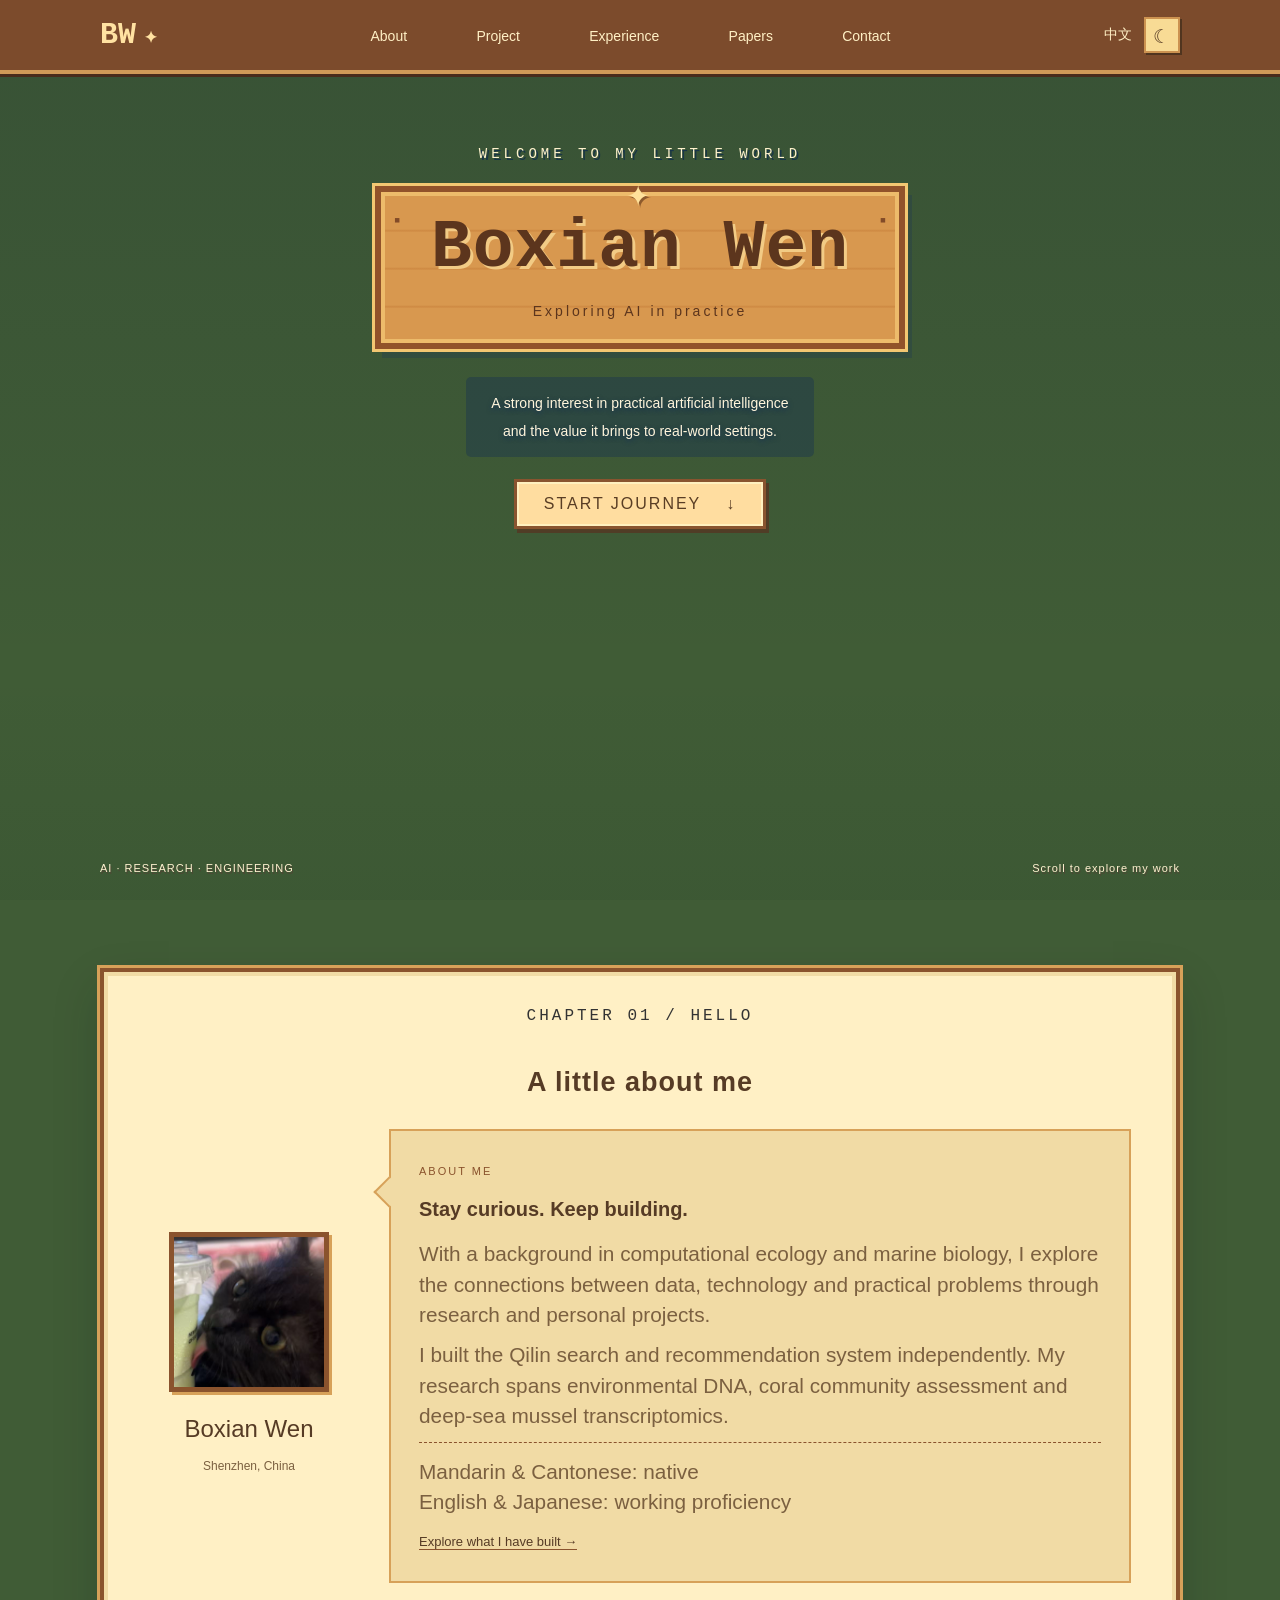
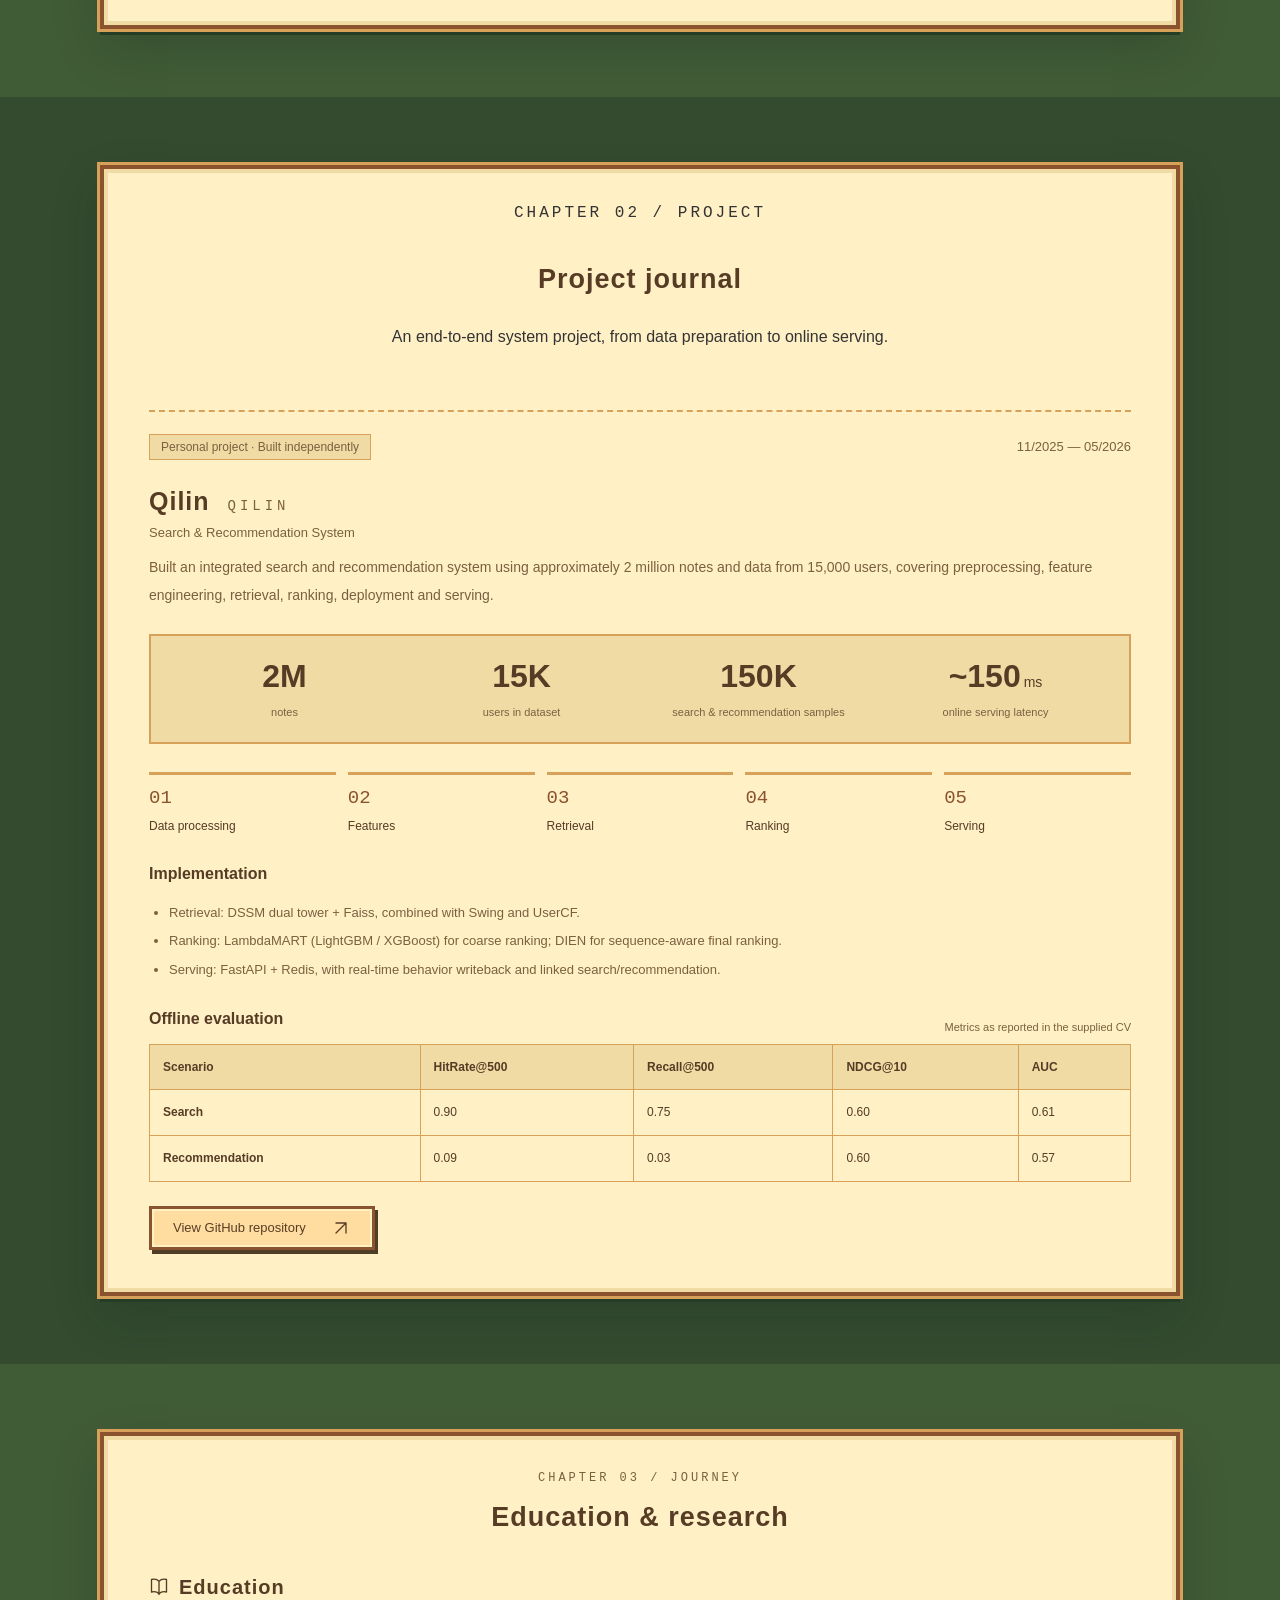
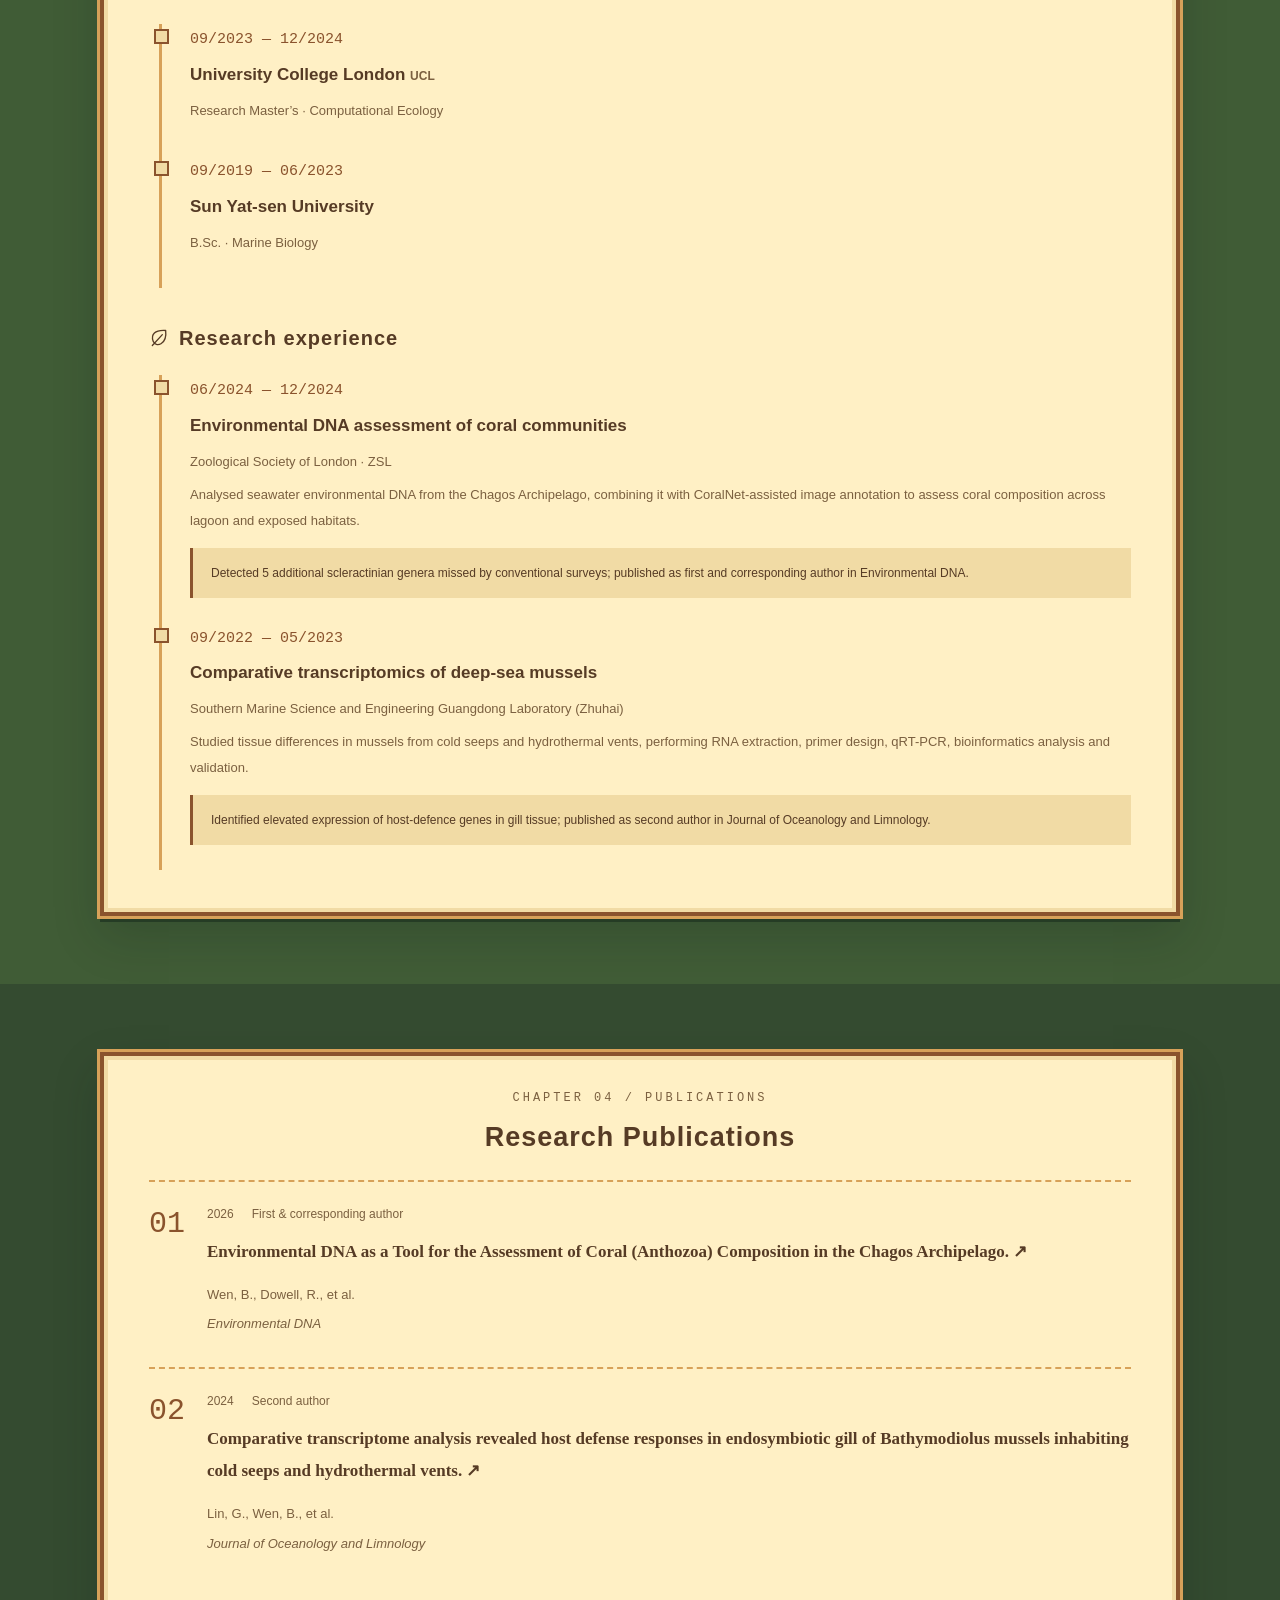
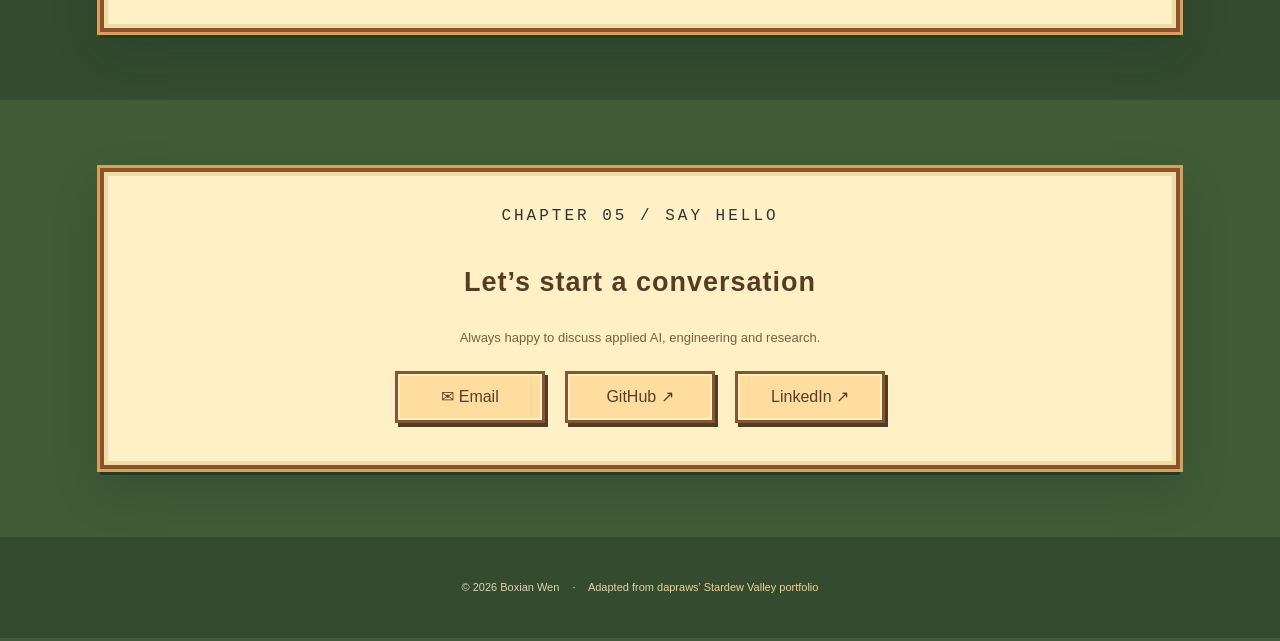
==== commit 60f0755a: "fix: 为中英文科研论文标题添加 DOI 链接" ====
--- a/index.html
+++ b/index.html
@@ -1,7 +1,7 @@
 <!DOCTYPE html>
 <html lang="en">
 <head><meta charset="UTF-8"><meta name="viewport" content="width=device-width,initial-scale=1"><title>Boxian Wen · Stardew Portfolio</title>
-<meta name="color-scheme" content="light dark"><link rel="stylesheet" href="/css/style.css"><link rel="stylesheet" href="/css/custom.css">
+<meta name="color-scheme" content="light dark"><link rel="stylesheet" href="/css/style.css"><link rel="stylesheet" href="/css/custom.css?v=20261023-numbers">
 <script>try{document.documentElement.dataset.theme=localStorage.getItem('stardew-theme')||(matchMedia('(prefers-color-scheme:dark)').matches?'dark':'light')}catch{}</script></head>
 <body>
     <section id="navigation"></section>
@@ -27,7 +27,7 @@
       <h2 class="timeline-title"><svg viewBox="0 0 24 24" fill="none" stroke="currentColor" stroke-width="1.6" stroke-linecap="round" stroke-linejoin="round" aria-hidden="true"><path d="M20 3C7 2 2 8 5 16s17 4 15-13ZM4 21l12-13"/></svg>Research experience</h2><div class="timeline">
       <article><time>06/2024 — 12/2024</time><h3>Environmental DNA assessment of coral communities</h3><p class="institution">Zoological Society of London · ZSL</p><p>Analysed seawater environmental DNA from the Chagos Archipelago, combining it with CoralNet-assisted image annotation to assess coral composition across lagoon and exposed habitats.</p><div class="result-note">Detected 5 additional scleractinian genera missed by conventional surveys; published as first and corresponding author in Environmental DNA.</div></article>
       <article><time>09/2022 — 05/2023</time><h3>Comparative transcriptomics of deep-sea mussels</h3><p class="institution">Southern Marine Science and Engineering Guangdong Laboratory (Zhuhai)</p><p>Studied tissue differences in mussels from cold seeps and hydrothermal vents, performing RNA extraction, primer design, qRT-PCR, bioinformatics analysis and validation.</p><div class="result-note">Identified elevated expression of host-defence genes in gill tissue; published as second author in Journal of Oceanology and Limnology.</div></article></div>
-    </div></section><section id="publications"><div class="wrapper"><p class="chapter">CHAPTER 04 / PUBLICATIONS</p><h2>Research Publications</h2><article class="paper"><div class="paper-number">01</div><div><div class="paper-meta"><time>2026</time><span>First & corresponding author</span></div><h2>Environmental DNA as a Tool for the Assessment of Coral (Anthozoa) Composition in the Chagos Archipelago.</h2><p>Wen, B., Dowell, R., et al.</p><p class="journal">Environmental DNA</p></div></article><article class="paper"><div class="paper-number">02</div><div><div class="paper-meta"><time>2024</time><span>Second author</span></div><h2>Comparative transcriptome analysis revealed host defense responses in endosymbiotic gill of Bathymodiolus mussels inhabiting cold seeps and hydrothermal vents.</h2><p>Lin, G., Wen, B., et al.</p><p class="journal">Journal of Oceanology and Limnology</p></div></article></div></section>
+    </div></section><section id="publications"><div class="wrapper"><p class="chapter">CHAPTER 04 / PUBLICATIONS</p><h2>Research Publications</h2><article class="paper"><div class="paper-number">01</div><div><div class="paper-meta"><time>2026</time><span>First & corresponding author</span></div><h2><a href="https://doi.org/10.1002/edn3.70235" target="_blank" rel="noopener noreferrer">Environmental DNA as a Tool for the Assessment of Coral (Anthozoa) Composition in the Chagos Archipelago. <span aria-hidden="true">↗</span></a></h2><p>Wen, B., Dowell, R., et al.</p><p class="journal">Environmental DNA</p></div></article><article class="paper"><div class="paper-number">02</div><div><div class="paper-meta"><time>2024</time><span>Second author</span></div><h2><a href="https://doi.org/10.1007/s00343-024-4080-2" target="_blank" rel="noopener noreferrer">Comparative transcriptome analysis revealed host defense responses in endosymbiotic gill of Bathymodiolus mussels inhabiting cold seeps and hydrothermal vents. <span aria-hidden="true">↗</span></a></h2><p>Lin, G., Wen, B., et al.</p><p class="journal">Journal of Oceanology and Limnology</p></div></article></div></section>
     <!-- my skill -->
     
     <!-- my project -->
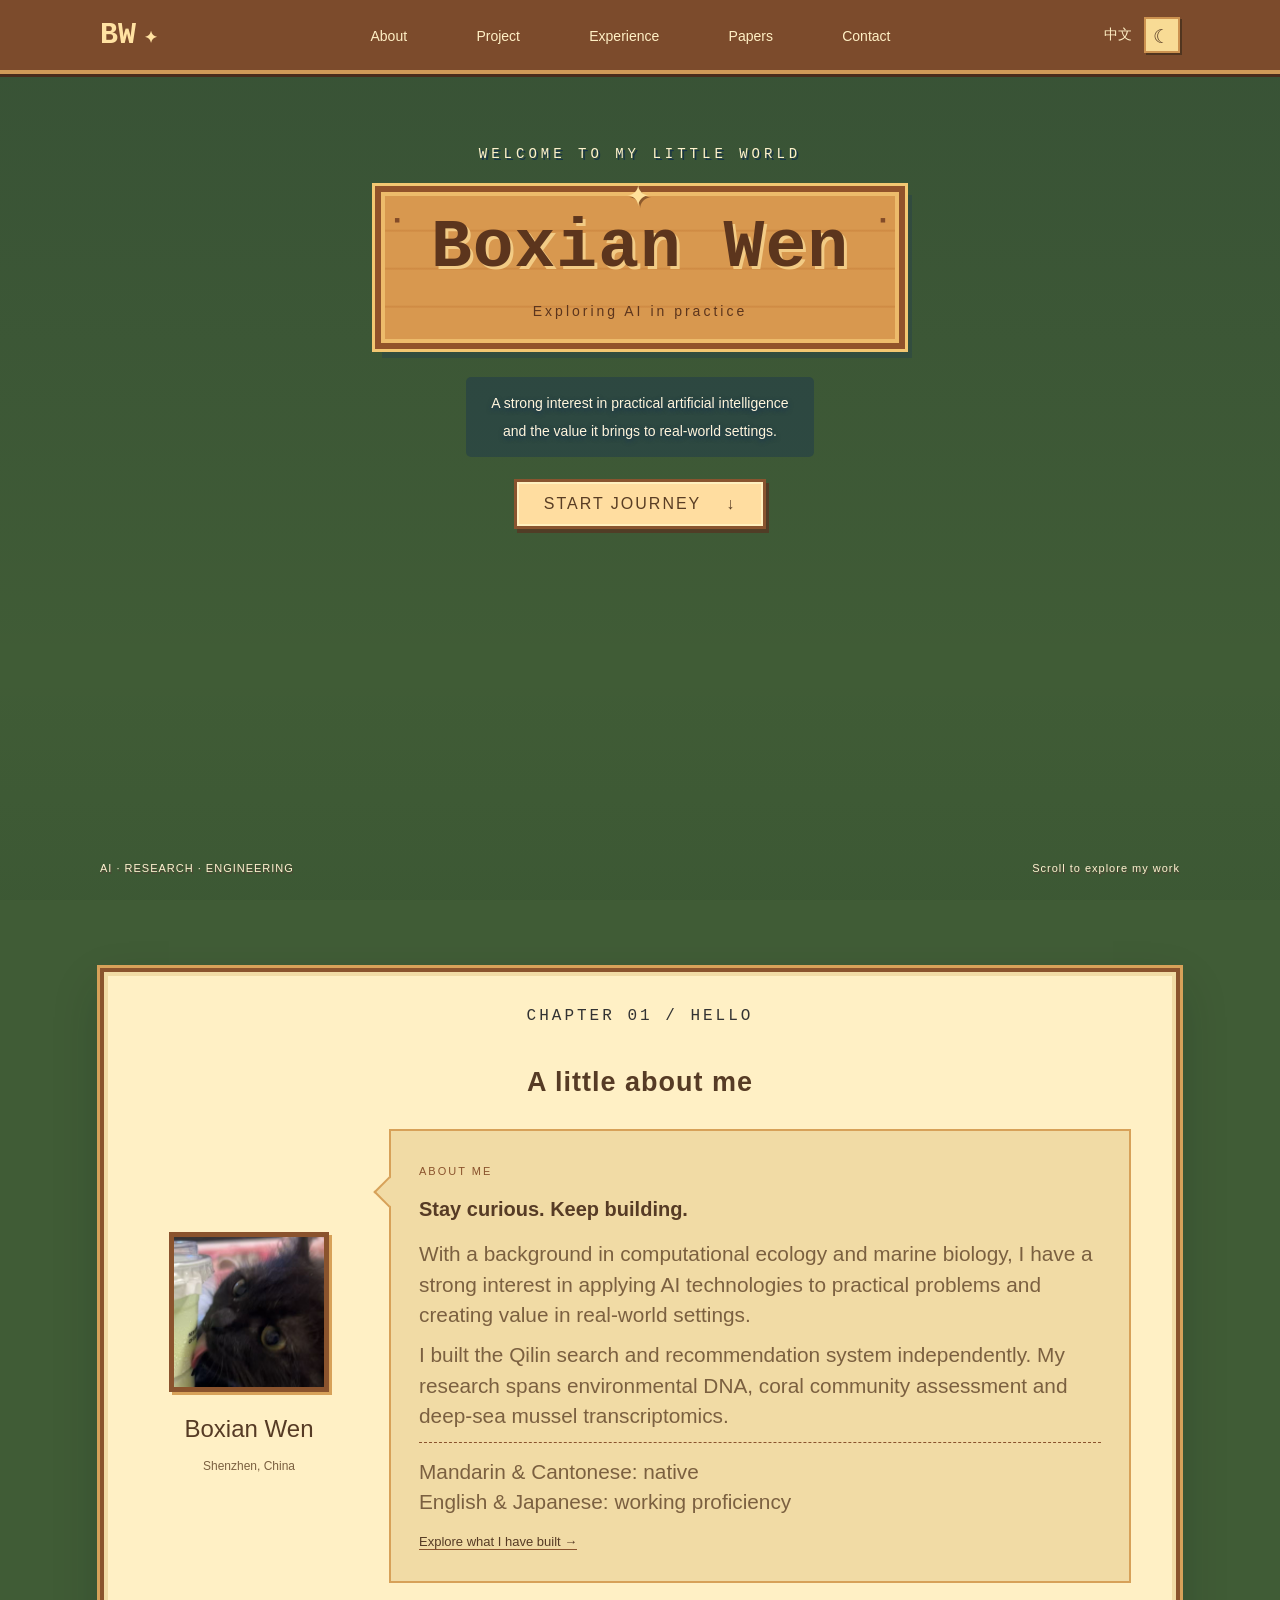
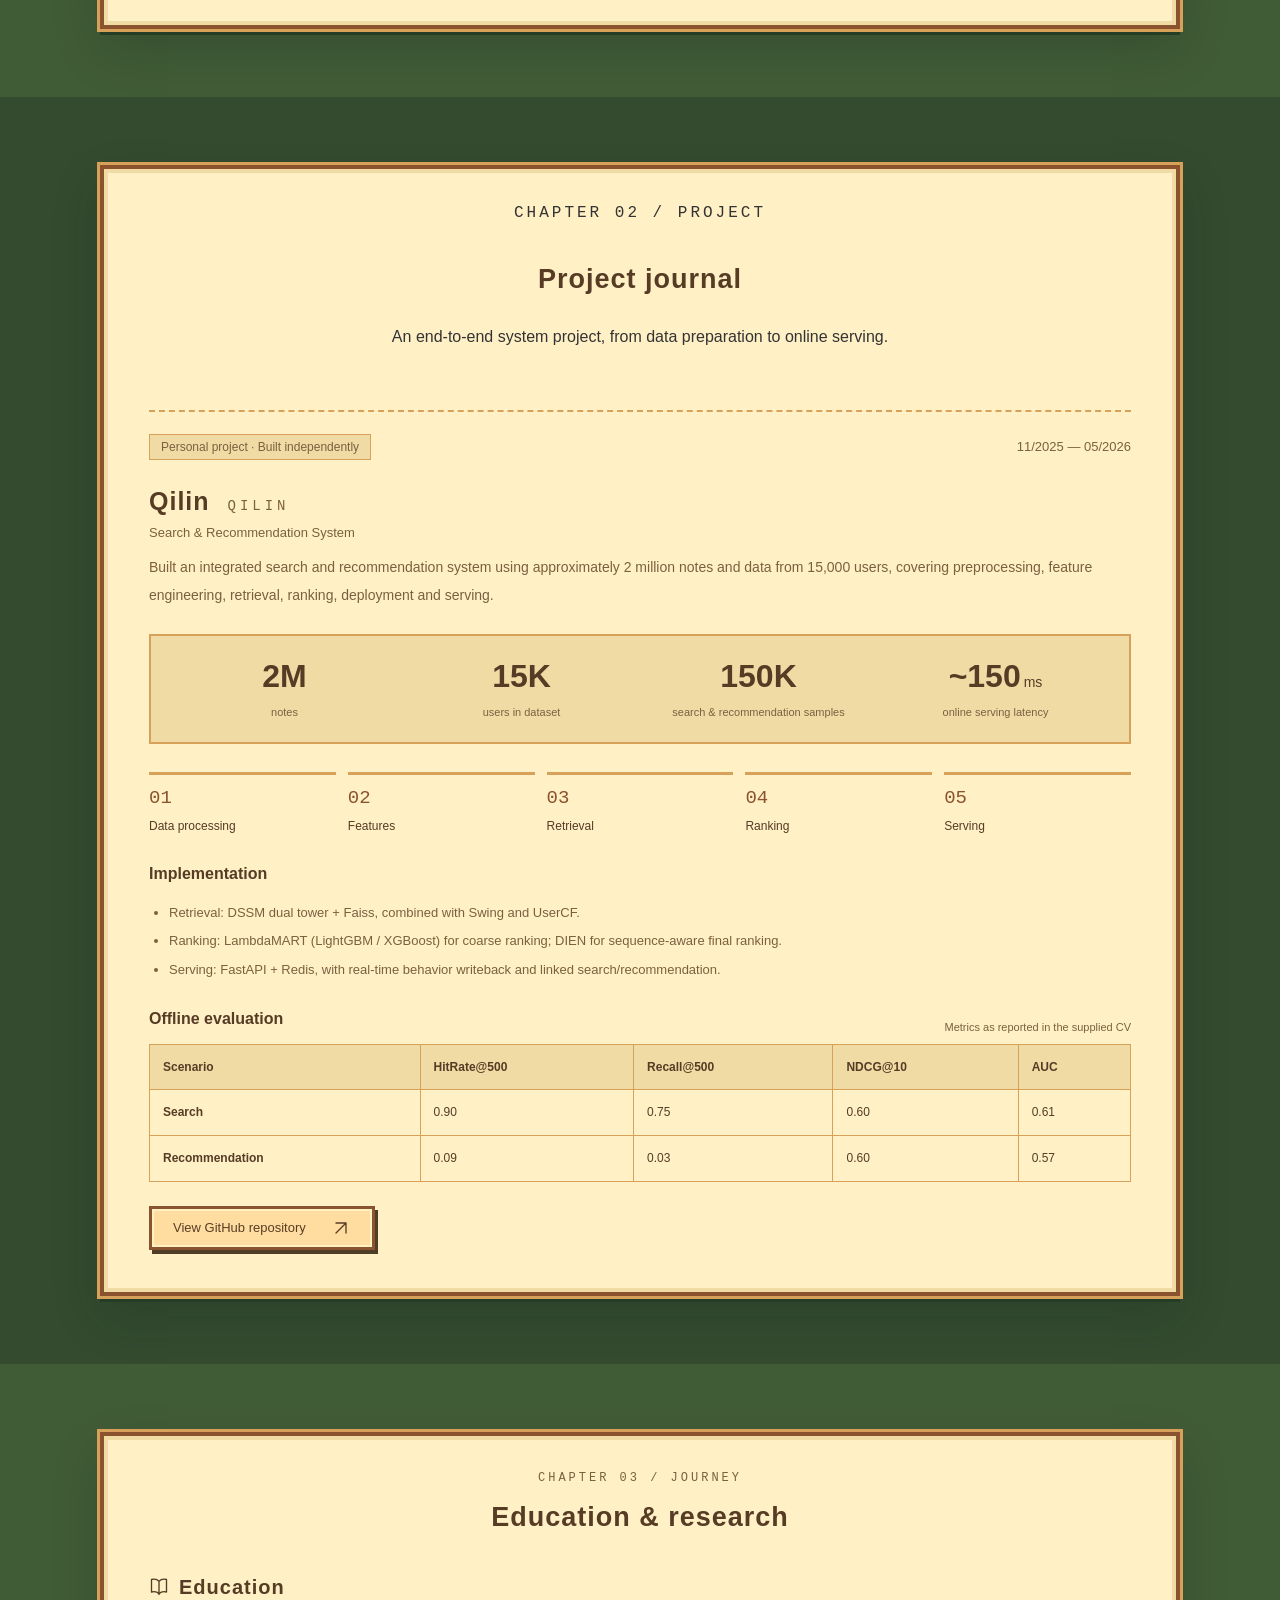
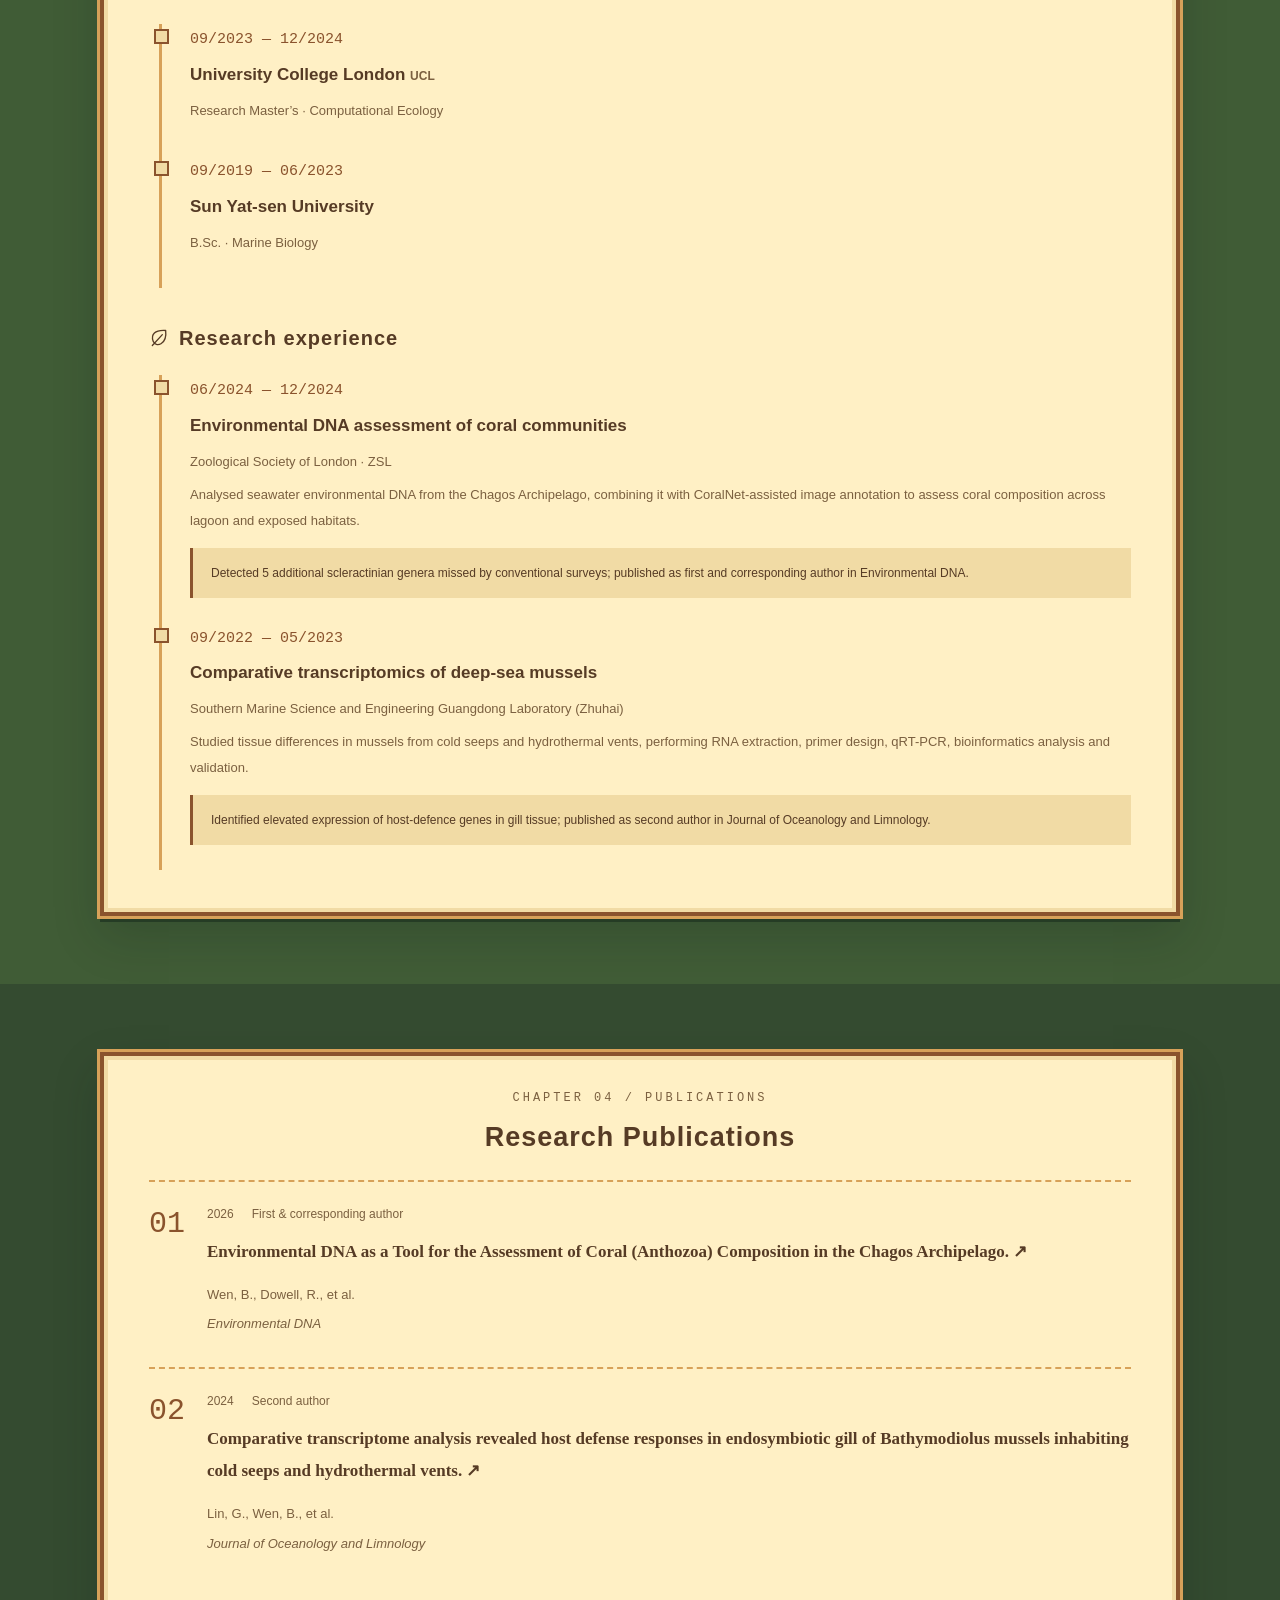
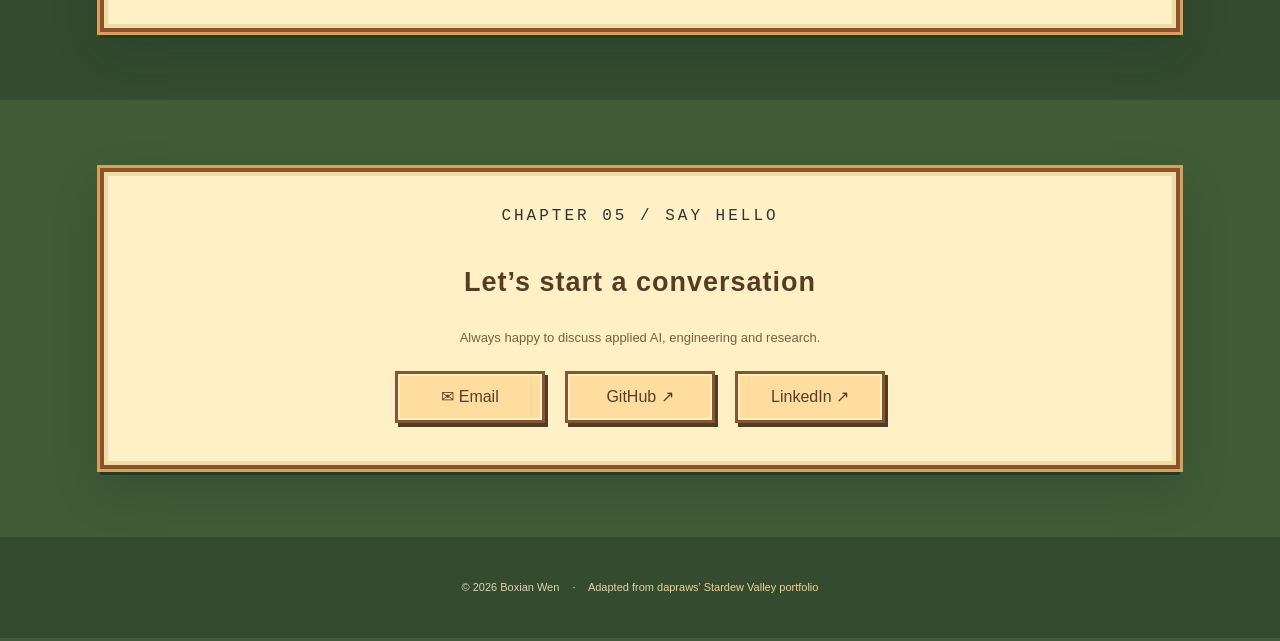
==== commit 3502fdd2: "fix: 统一网站标题头像图标与 AI 应用兴趣介绍" ====
--- a/index.html
+++ b/index.html
@@ -1,13 +1,14 @@
 <!DOCTYPE html>
 <html lang="en">
-<head><meta charset="UTF-8"><meta name="viewport" content="width=device-width,initial-scale=1"><title>Boxian Wen · Stardew Portfolio</title>
+<head><meta charset="UTF-8"><meta name="viewport" content="width=device-width,initial-scale=1"><title>Boxian Wen · Personal Website</title>
+<link rel="icon" type="image/jpeg" href="/images/avatar.jpg"><link rel="apple-touch-icon" href="/images/avatar.jpg">
 <meta name="color-scheme" content="light dark"><link rel="stylesheet" href="/css/style.css"><link rel="stylesheet" href="/css/custom.css?v=20261023-numbers">
 <script>try{document.documentElement.dataset.theme=localStorage.getItem('stardew-theme')||(matchMedia('(prefers-color-scheme:dark)').matches?'dark':'light')}catch{}</script></head>
 <body>
     <section id="navigation"></section>
     <nav><div class="wrapper"><div class="logo"><a href="#navigation">BW<span>✦</span></a></div><div class="menu" id="navigation-menu"><ul><li><a href="#aboutme">About</a></li><li><a href="#myproject">Project</a></li><li><a href="#experience">Experience</a></li><li><a href="#publications">Papers</a></li><li><a href="#howtofindme">Contact</a></li></ul></div><div class="nav-actions"><a class="language-switch" href="/zh/">中文</a><button id="theme" type="button" aria-label="Toggle theme">☾</button><button type="button" class="hamburgermenu" aria-label="Open menu" aria-expanded="false" aria-controls="navigation-menu">☰</button></div></div></nav>
     <!-- hero / jumbotron -->
-    <header><div class="header-opacity"></div><div class="header-jumbotron"><p class="hero-eyebrow">WELCOME TO MY LITTLE WORLD</p><div class="wood-sign"><span class="sign-star">✦</span><h1>Boxian Wen</h1><p>Exploring AI in practice</p></div><p class="hero-lead">A strong interest in practical artificial intelligence<br>and the value it brings to real-world settings.</p><a href="#aboutme" class="button button-xl">START JOURNEY <span>↓</span></a><div class="hero-foot"><span>AI · RESEARCH · ENGINEERING</span><span>Scroll to explore my work</span></div></div></header><section id="aboutme"><div class="wrapper"><p class="chapter">CHAPTER 01 / HELLO</p><h2>A little about me</h2><div class="about-layout"><div class="photo"><img src="/images/avatar.jpg" alt="Boxian Wen" width="160" height="160"><p>Boxian Wen</p><small>Shenzhen, China</small></div><div class="desc"><span class="dialogue-label">ABOUT ME</span><h3>Stay curious. Keep building.</h3><p>With a background in computational ecology and marine biology, I explore the connections between data, technology and practical problems through research and personal projects.</p><p>I built the Qilin search and recommendation system independently. My research spans environmental DNA, coral community assessment and deep-sea mussel transcriptomics.</p><p class="languages">Mandarin & Cantonese: native<br>English & Japanese: working proficiency</p><a href="#myproject" class="text-link">Explore what I have built →</a></div></div></div></section><section id="myproject"><div class="wrapper"><p class="chapter">CHAPTER 02 / PROJECT</p><h2>Project journal</h2>
+    <header><div class="header-opacity"></div><div class="header-jumbotron"><p class="hero-eyebrow">WELCOME TO MY LITTLE WORLD</p><div class="wood-sign"><span class="sign-star">✦</span><h1>Boxian Wen</h1><p>Exploring AI in practice</p></div><p class="hero-lead">A strong interest in practical artificial intelligence<br>and the value it brings to real-world settings.</p><a href="#aboutme" class="button button-xl">START JOURNEY <span>↓</span></a><div class="hero-foot"><span>AI · RESEARCH · ENGINEERING</span><span>Scroll to explore my work</span></div></div></header><section id="aboutme"><div class="wrapper"><p class="chapter">CHAPTER 01 / HELLO</p><h2>A little about me</h2><div class="about-layout"><div class="photo"><img src="/images/avatar.jpg" alt="Boxian Wen" width="160" height="160"><p>Boxian Wen</p><small>Shenzhen, China</small></div><div class="desc"><span class="dialogue-label">ABOUT ME</span><h3>Stay curious. Keep building.</h3><p>With a background in computational ecology and marine biology, I have a strong interest in applying AI technologies to practical problems and creating value in real-world settings.</p><p>I built the Qilin search and recommendation system independently. My research spans environmental DNA, coral community assessment and deep-sea mussel transcriptomics.</p><p class="languages">Mandarin & Cantonese: native<br>English & Japanese: working proficiency</p><a href="#myproject" class="text-link">Explore what I have built →</a></div></div></div></section><section id="myproject"><div class="wrapper"><p class="chapter">CHAPTER 02 / PROJECT</p><h2>Project journal</h2>
       
       <p class="section-intro">An end-to-end system project, from data preparation to online serving.</p>
       <article class="project-card"><div class="project-top"><span class="tag">Personal project · Built independently</span><time>11/2025 — 05/2026</time></div>
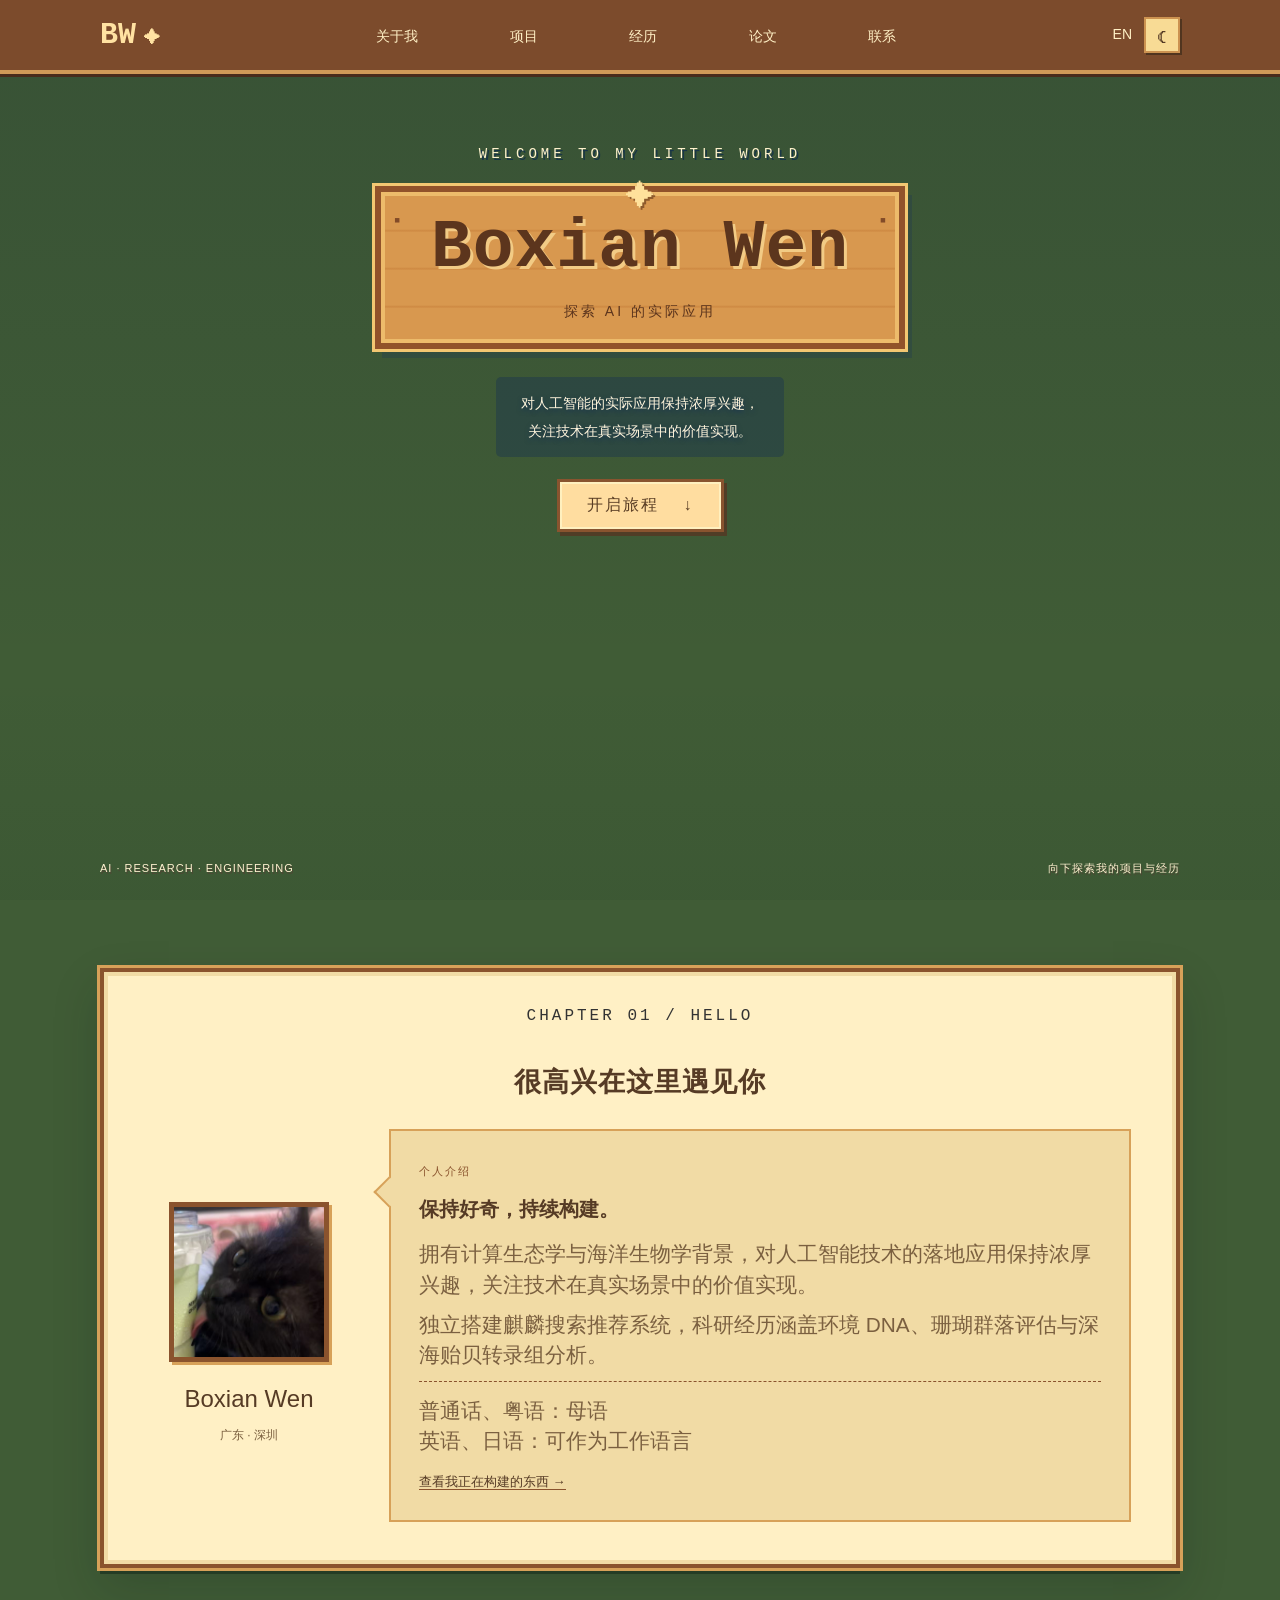
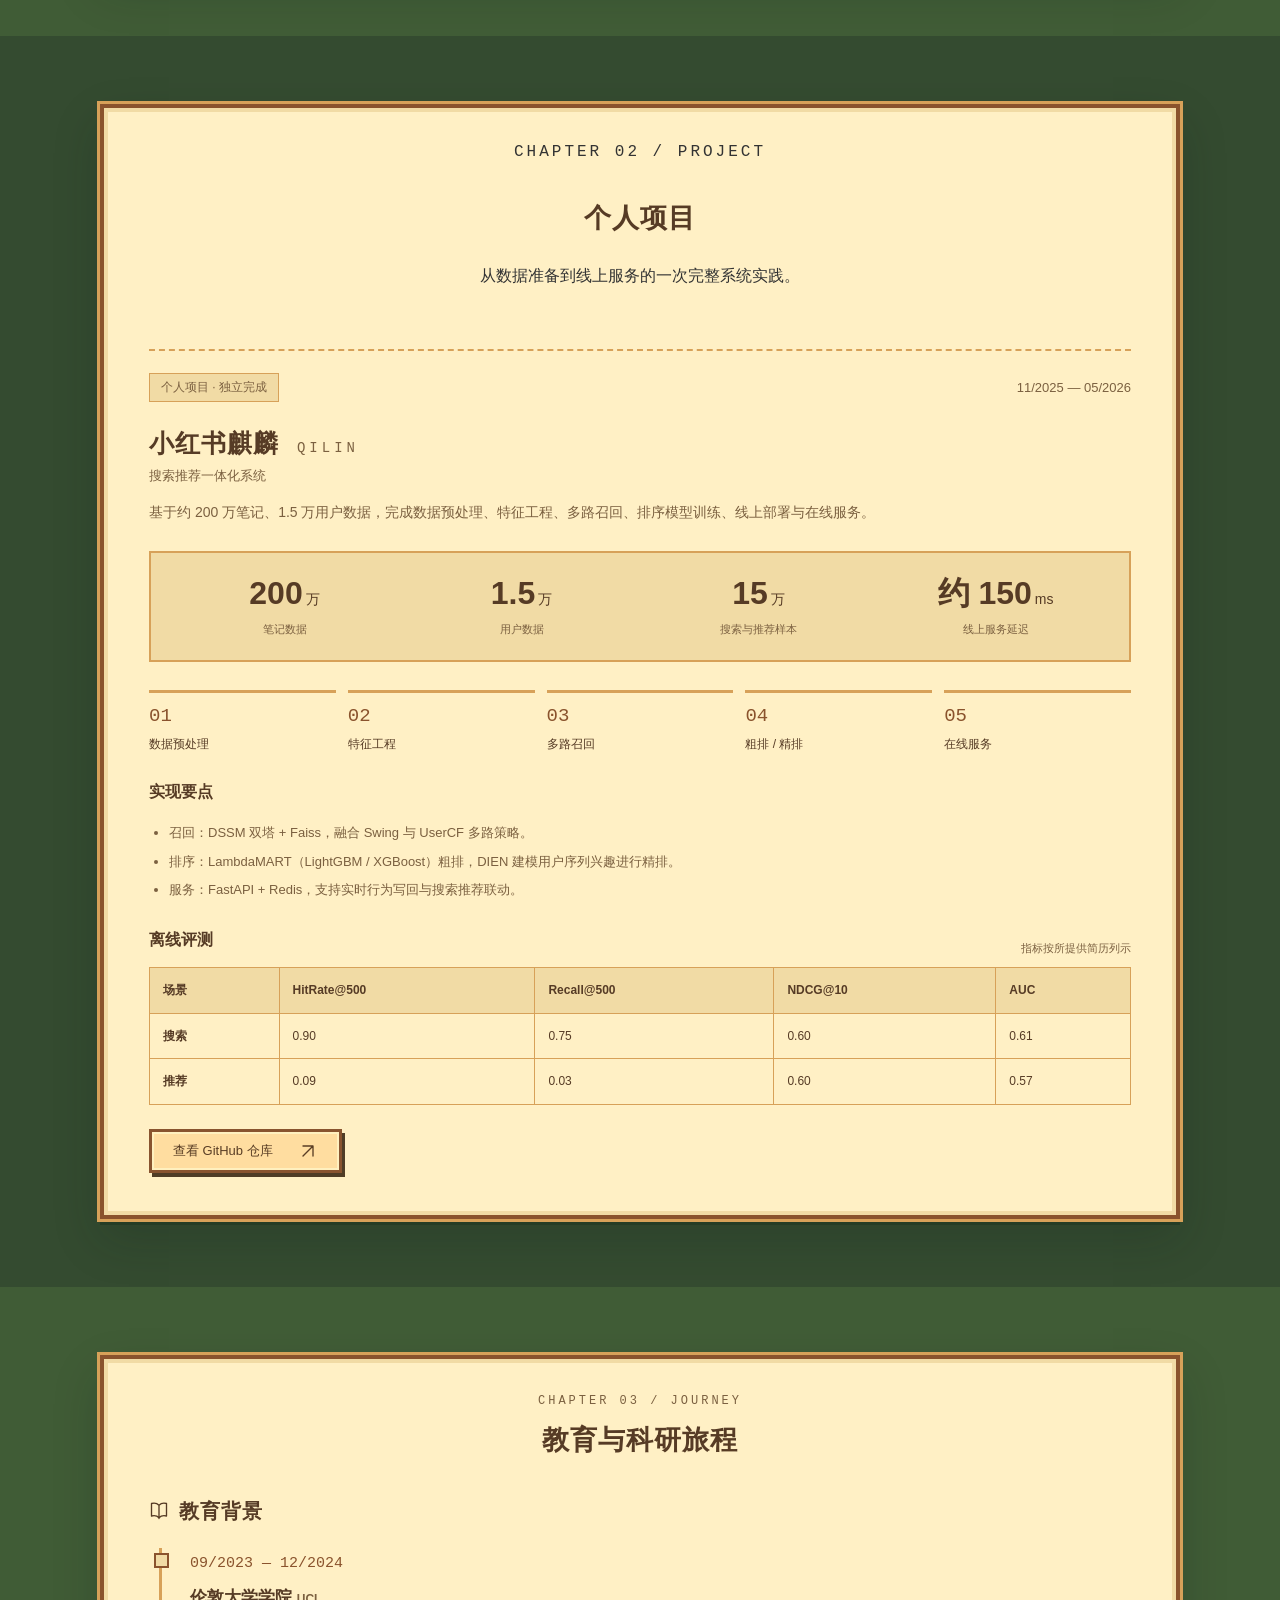
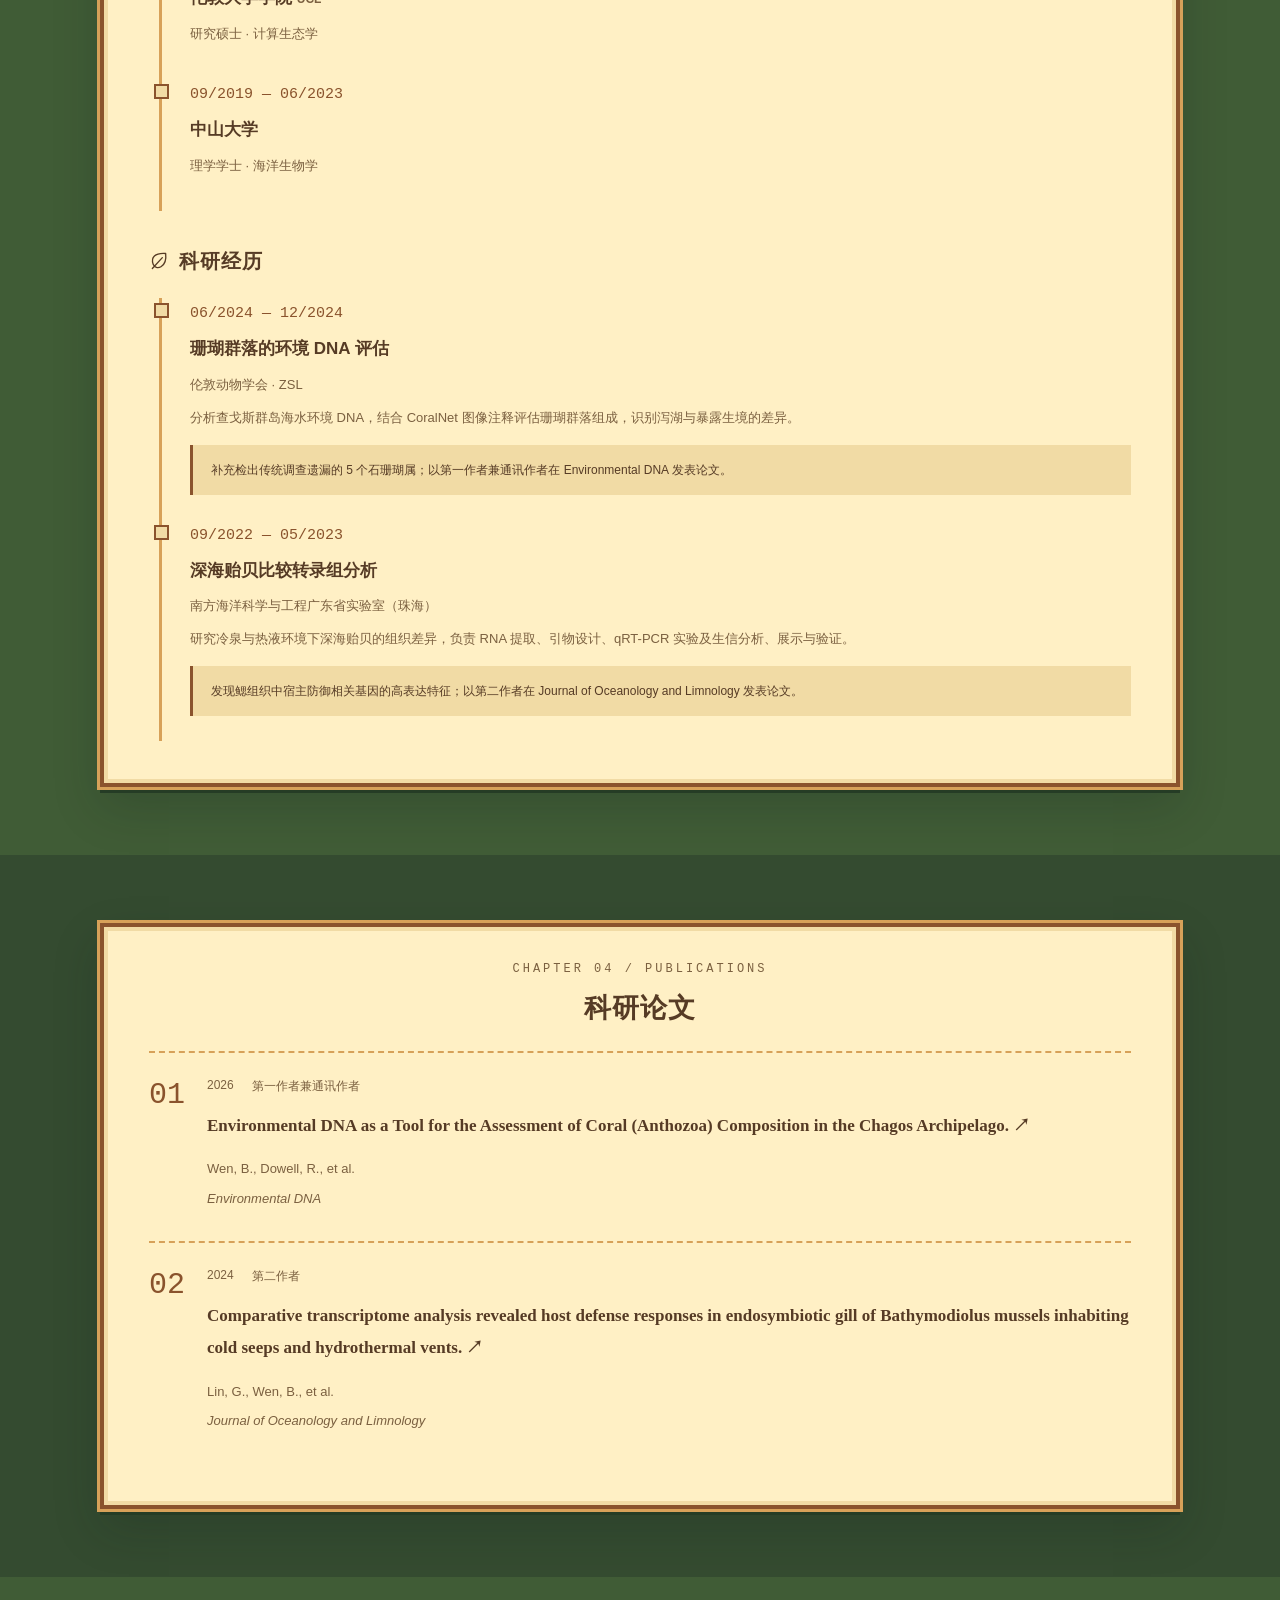
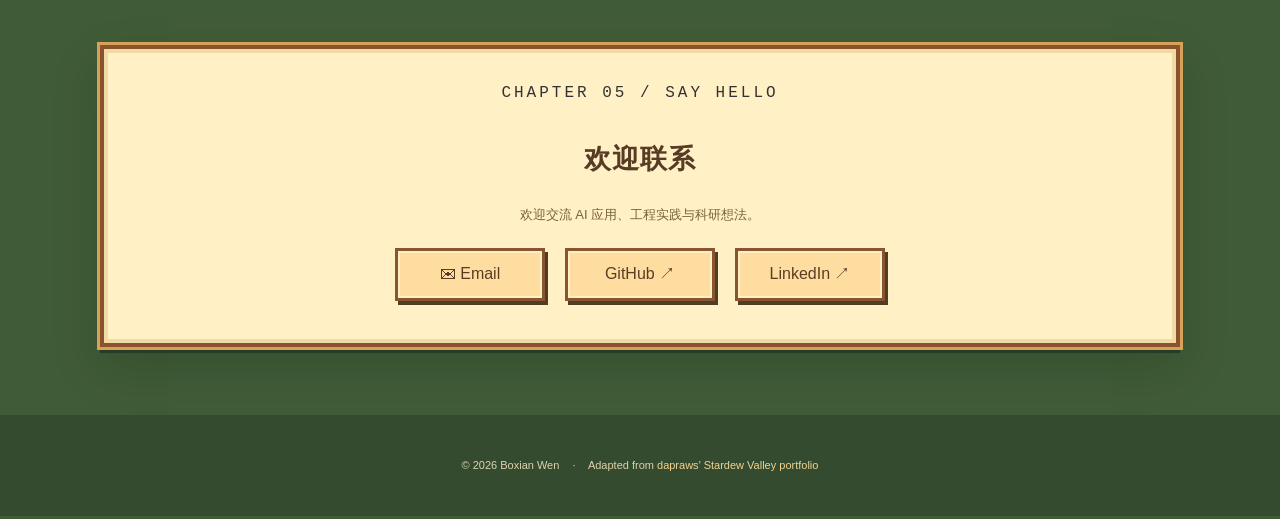
==== commit 1e621cb8: "fix: 默认展示中文并将英文页面迁移至 en 路由" ====
--- a/index.html
+++ b/index.html
@@ -1,34 +1,34 @@
 <!DOCTYPE html>
-<html lang="en">
-<head><meta charset="UTF-8"><meta name="viewport" content="width=device-width,initial-scale=1"><title>Boxian Wen · Personal Website</title>
+<html lang="zh-CN">
+<head><meta charset="UTF-8"><meta name="viewport" content="width=device-width,initial-scale=1"><title>Boxian Wen · 个人主页</title>
 <link rel="icon" type="image/jpeg" href="/images/avatar.jpg"><link rel="apple-touch-icon" href="/images/avatar.jpg">
 <meta name="color-scheme" content="light dark"><link rel="stylesheet" href="/css/style.css"><link rel="stylesheet" href="/css/custom.css?v=20261023-numbers">
 <script>try{document.documentElement.dataset.theme=localStorage.getItem('stardew-theme')||(matchMedia('(prefers-color-scheme:dark)').matches?'dark':'light')}catch{}</script></head>
 <body>
     <section id="navigation"></section>
-    <nav><div class="wrapper"><div class="logo"><a href="#navigation">BW<span>✦</span></a></div><div class="menu" id="navigation-menu"><ul><li><a href="#aboutme">About</a></li><li><a href="#myproject">Project</a></li><li><a href="#experience">Experience</a></li><li><a href="#publications">Papers</a></li><li><a href="#howtofindme">Contact</a></li></ul></div><div class="nav-actions"><a class="language-switch" href="/zh/">中文</a><button id="theme" type="button" aria-label="Toggle theme">☾</button><button type="button" class="hamburgermenu" aria-label="Open menu" aria-expanded="false" aria-controls="navigation-menu">☰</button></div></div></nav>
+    <nav><div class="wrapper"><div class="logo"><a href="#navigation">BW<span>✦</span></a></div><div class="menu" id="navigation-menu"><ul><li><a href="#aboutme">关于我</a></li><li><a href="#myproject">项目</a></li><li><a href="#experience">经历</a></li><li><a href="#publications">论文</a></li><li><a href="#howtofindme">联系</a></li></ul></div><div class="nav-actions"><a class="language-switch" href="/en/">EN</a><button id="theme" type="button" aria-label="切换明暗主题">☾</button><button type="button" class="hamburgermenu" aria-label="打开菜单" aria-expanded="false" aria-controls="navigation-menu">☰</button></div></div></nav>
     <!-- hero / jumbotron -->
-    <header><div class="header-opacity"></div><div class="header-jumbotron"><p class="hero-eyebrow">WELCOME TO MY LITTLE WORLD</p><div class="wood-sign"><span class="sign-star">✦</span><h1>Boxian Wen</h1><p>Exploring AI in practice</p></div><p class="hero-lead">A strong interest in practical artificial intelligence<br>and the value it brings to real-world settings.</p><a href="#aboutme" class="button button-xl">START JOURNEY <span>↓</span></a><div class="hero-foot"><span>AI · RESEARCH · ENGINEERING</span><span>Scroll to explore my work</span></div></div></header><section id="aboutme"><div class="wrapper"><p class="chapter">CHAPTER 01 / HELLO</p><h2>A little about me</h2><div class="about-layout"><div class="photo"><img src="/images/avatar.jpg" alt="Boxian Wen" width="160" height="160"><p>Boxian Wen</p><small>Shenzhen, China</small></div><div class="desc"><span class="dialogue-label">ABOUT ME</span><h3>Stay curious. Keep building.</h3><p>With a background in computational ecology and marine biology, I have a strong interest in applying AI technologies to practical problems and creating value in real-world settings.</p><p>I built the Qilin search and recommendation system independently. My research spans environmental DNA, coral community assessment and deep-sea mussel transcriptomics.</p><p class="languages">Mandarin & Cantonese: native<br>English & Japanese: working proficiency</p><a href="#myproject" class="text-link">Explore what I have built →</a></div></div></div></section><section id="myproject"><div class="wrapper"><p class="chapter">CHAPTER 02 / PROJECT</p><h2>Project journal</h2>
+    <header><div class="header-opacity"></div><div class="header-jumbotron"><p class="hero-eyebrow">WELCOME TO MY LITTLE WORLD</p><div class="wood-sign"><span class="sign-star">✦</span><h1>Boxian Wen</h1><p>探索 AI 的实际应用</p></div><p class="hero-lead">对人工智能的实际应用保持浓厚兴趣，<br>关注技术在真实场景中的价值实现。</p><a href="#aboutme" class="button button-xl">开启旅程 <span>↓</span></a><div class="hero-foot"><span>AI · RESEARCH · ENGINEERING</span><span>向下探索我的项目与经历</span></div></div></header><section id="aboutme"><div class="wrapper"><p class="chapter">CHAPTER 01 / HELLO</p><h2>很高兴在这里遇见你</h2><div class="about-layout"><div class="photo"><img src="/images/avatar.jpg" alt="Boxian Wen" width="160" height="160"><p>Boxian Wen</p><small>广东 · 深圳</small></div><div class="desc"><span class="dialogue-label">个人介绍</span><h3>保持好奇，持续构建。</h3><p>拥有计算生态学与海洋生物学背景，对人工智能技术的落地应用保持浓厚兴趣，关注技术在真实场景中的价值实现。</p><p>独立搭建麒麟搜索推荐系统，科研经历涵盖环境 DNA、珊瑚群落评估与深海贻贝转录组分析。</p><p class="languages">普通话、粤语：母语<br>英语、日语：可作为工作语言</p><a href="#myproject" class="text-link">查看我正在构建的东西 →</a></div></div></div></section><section id="myproject"><div class="wrapper"><p class="chapter">CHAPTER 02 / PROJECT</p><h2>个人项目</h2>
       
-      <p class="section-intro">An end-to-end system project, from data preparation to online serving.</p>
-      <article class="project-card"><div class="project-top"><span class="tag">Personal project · Built independently</span><time>11/2025 — 05/2026</time></div>
-      <h2>Qilin <span>QILIN</span></h2><p class="project-subtitle">Search & Recommendation System</p>
-      <p>Built an integrated search and recommendation system using approximately 2 million notes and data from 15,000 users, covering preprocessing, feature engineering, retrieval, ranking, deployment and serving.</p>
-      <div class="project-facts"><div><strong>2M</strong><span>notes</span></div><div><strong>15K</strong><span>users in dataset</span></div><div><strong>150K</strong><span>search & recommendation samples</span></div><div><strong>~150<span>ms</span></strong><span>online serving latency</span></div></div>
-      <ol class="workflow"><li><span>01</span>Data processing</li><li><span>02</span>Features</li><li><span>03</span>Retrieval</li><li><span>04</span>Ranking</li><li><span>05</span>Serving</li></ol>
-      <div class="project-detail"><h3>Implementation</h3><ul><li>Retrieval: DSSM dual tower + Faiss, combined with Swing and UserCF.</li><li>Ranking: LambdaMART (LightGBM / XGBoost) for coarse ranking; DIEN for sequence-aware final ranking.</li><li>Serving: FastAPI + Redis, with real-time behavior writeback and linked search/recommendation.</li></ul></div>
-      <div class="metrics-head"><h3>Offline evaluation</h3><span>Metrics as reported in the supplied CV</span></div>
-      <div class="table-scroll"><table><thead><tr><th>Scenario</th><th>HitRate@500</th><th>Recall@500</th><th>NDCG@10</th><th>AUC</th></tr></thead><tbody><tr><th>Search</th><td>0.90</td><td>0.75</td><td>0.60</td><td>0.61</td></tr><tr><th>Recommendation</th><td>0.09</td><td>0.03</td><td>0.60</td><td>0.57</td></tr></tbody></table></div>
-      <a class="primary project-source" href="https://github.com/WBoxian/Rednote-Qilin-Search-Rec-System">View GitHub repository <svg viewBox="0 0 24 24" fill="none" stroke="currentColor" stroke-width="1.6" stroke-linecap="round" stroke-linejoin="round" aria-hidden="true"><path d="M6 18 18 6M6 6h12v12"/></svg></a></article>
-    </div></section><section id="experience"><div class="wrapper"><p class="chapter">CHAPTER 03 / JOURNEY</p><h2>Education & research</h2>
+      <p class="section-intro">从数据准备到线上服务的一次完整系统实践。</p>
+      <article class="project-card"><div class="project-top"><span class="tag">个人项目 · 独立完成</span><time>11/2025 — 05/2026</time></div>
+      <h2>小红书麒麟 <span>QILIN</span></h2><p class="project-subtitle">搜索推荐一体化系统</p>
+      <p>基于约 200 万笔记、1.5 万用户数据，完成数据预处理、特征工程、多路召回、排序模型训练、线上部署与在线服务。</p>
+      <div class="project-facts"><div><strong>200<span>万</span></strong><span>笔记数据</span></div><div><strong>1.5<span>万</span></strong><span>用户数据</span></div><div><strong>15<span>万</span></strong><span>搜索与推荐样本</span></div><div><strong>约 150<span>ms</span></strong><span>线上服务延迟</span></div></div>
+      <ol class="workflow"><li><span>01</span>数据预处理</li><li><span>02</span>特征工程</li><li><span>03</span>多路召回</li><li><span>04</span>粗排 / 精排</li><li><span>05</span>在线服务</li></ol>
+      <div class="project-detail"><h3>实现要点</h3><ul><li>召回：DSSM 双塔 + Faiss，融合 Swing 与 UserCF 多路策略。</li><li>排序：LambdaMART（LightGBM / XGBoost）粗排，DIEN 建模用户序列兴趣进行精排。</li><li>服务：FastAPI + Redis，支持实时行为写回与搜索推荐联动。</li></ul></div>
+      <div class="metrics-head"><h3>离线评测</h3><span>指标按所提供简历列示</span></div>
+      <div class="table-scroll"><table><thead><tr><th>场景</th><th>HitRate@500</th><th>Recall@500</th><th>NDCG@10</th><th>AUC</th></tr></thead><tbody><tr><th>搜索</th><td>0.90</td><td>0.75</td><td>0.60</td><td>0.61</td></tr><tr><th>推荐</th><td>0.09</td><td>0.03</td><td>0.60</td><td>0.57</td></tr></tbody></table></div>
+      <a class="primary project-source" href="https://github.com/WBoxian/Rednote-Qilin-Search-Rec-System">查看 GitHub 仓库 <svg viewBox="0 0 24 24" fill="none" stroke="currentColor" stroke-width="1.6" stroke-linecap="round" stroke-linejoin="round" aria-hidden="true"><path d="M6 18 18 6M6 6h12v12"/></svg></a></article>
+    </div></section><section id="experience"><div class="wrapper"><p class="chapter">CHAPTER 03 / JOURNEY</p><h2>教育与科研旅程</h2>
       
-      <h2 class="timeline-title"><svg viewBox="0 0 24 24" fill="none" stroke="currentColor" stroke-width="1.6" stroke-linecap="round" stroke-linejoin="round" aria-hidden="true"><path d="M12 5v16M3 3c4-1 7 0 9 2 2-2 5-3 9-2v15c-4-1-7 0-9 2-2-2-5-3-9-2Z"/></svg>Education</h2><div class="timeline">
-      <article><time>09/2023 — 12/2024</time><h3>University College London <span>UCL</span></h3><p>Research Master’s · Computational Ecology</p></article>
-      <article><time>09/2019 — 06/2023</time><h3>Sun Yat-sen University</h3><p>B.Sc. · Marine Biology</p></article></div>
-      <h2 class="timeline-title"><svg viewBox="0 0 24 24" fill="none" stroke="currentColor" stroke-width="1.6" stroke-linecap="round" stroke-linejoin="round" aria-hidden="true"><path d="M20 3C7 2 2 8 5 16s17 4 15-13ZM4 21l12-13"/></svg>Research experience</h2><div class="timeline">
-      <article><time>06/2024 — 12/2024</time><h3>Environmental DNA assessment of coral communities</h3><p class="institution">Zoological Society of London · ZSL</p><p>Analysed seawater environmental DNA from the Chagos Archipelago, combining it with CoralNet-assisted image annotation to assess coral composition across lagoon and exposed habitats.</p><div class="result-note">Detected 5 additional scleractinian genera missed by conventional surveys; published as first and corresponding author in Environmental DNA.</div></article>
-      <article><time>09/2022 — 05/2023</time><h3>Comparative transcriptomics of deep-sea mussels</h3><p class="institution">Southern Marine Science and Engineering Guangdong Laboratory (Zhuhai)</p><p>Studied tissue differences in mussels from cold seeps and hydrothermal vents, performing RNA extraction, primer design, qRT-PCR, bioinformatics analysis and validation.</p><div class="result-note">Identified elevated expression of host-defence genes in gill tissue; published as second author in Journal of Oceanology and Limnology.</div></article></div>
-    </div></section><section id="publications"><div class="wrapper"><p class="chapter">CHAPTER 04 / PUBLICATIONS</p><h2>Research Publications</h2><article class="paper"><div class="paper-number">01</div><div><div class="paper-meta"><time>2026</time><span>First & corresponding author</span></div><h2><a href="https://doi.org/10.1002/edn3.70235" target="_blank" rel="noopener noreferrer">Environmental DNA as a Tool for the Assessment of Coral (Anthozoa) Composition in the Chagos Archipelago. <span aria-hidden="true">↗</span></a></h2><p>Wen, B., Dowell, R., et al.</p><p class="journal">Environmental DNA</p></div></article><article class="paper"><div class="paper-number">02</div><div><div class="paper-meta"><time>2024</time><span>Second author</span></div><h2><a href="https://doi.org/10.1007/s00343-024-4080-2" target="_blank" rel="noopener noreferrer">Comparative transcriptome analysis revealed host defense responses in endosymbiotic gill of Bathymodiolus mussels inhabiting cold seeps and hydrothermal vents. <span aria-hidden="true">↗</span></a></h2><p>Lin, G., Wen, B., et al.</p><p class="journal">Journal of Oceanology and Limnology</p></div></article></div></section>
+      <h2 class="timeline-title"><svg viewBox="0 0 24 24" fill="none" stroke="currentColor" stroke-width="1.6" stroke-linecap="round" stroke-linejoin="round" aria-hidden="true"><path d="M12 5v16M3 3c4-1 7 0 9 2 2-2 5-3 9-2v15c-4-1-7 0-9 2-2-2-5-3-9-2Z"/></svg>教育背景</h2><div class="timeline">
+      <article><time>09/2023 — 12/2024</time><h3>伦敦大学学院 <span>UCL</span></h3><p>研究硕士 · 计算生态学</p></article>
+      <article><time>09/2019 — 06/2023</time><h3>中山大学</h3><p>理学学士 · 海洋生物学</p></article></div>
+      <h2 class="timeline-title"><svg viewBox="0 0 24 24" fill="none" stroke="currentColor" stroke-width="1.6" stroke-linecap="round" stroke-linejoin="round" aria-hidden="true"><path d="M20 3C7 2 2 8 5 16s17 4 15-13ZM4 21l12-13"/></svg>科研经历</h2><div class="timeline">
+      <article><time>06/2024 — 12/2024</time><h3>珊瑚群落的环境 DNA 评估</h3><p class="institution">伦敦动物学会 · ZSL</p><p>分析查戈斯群岛海水环境 DNA，结合 CoralNet 图像注释评估珊瑚群落组成，识别泻湖与暴露生境的差异。</p><div class="result-note">补充检出传统调查遗漏的 5 个石珊瑚属；以第一作者兼通讯作者在 Environmental DNA 发表论文。</div></article>
+      <article><time>09/2022 — 05/2023</time><h3>深海贻贝比较转录组分析</h3><p class="institution">南方海洋科学与工程广东省实验室（珠海）</p><p>研究冷泉与热液环境下深海贻贝的组织差异，负责 RNA 提取、引物设计、qRT-PCR 实验及生信分析、展示与验证。</p><div class="result-note">发现鳃组织中宿主防御相关基因的高表达特征；以第二作者在 Journal of Oceanology and Limnology 发表论文。</div></article></div>
+    </div></section><section id="publications"><div class="wrapper"><p class="chapter">CHAPTER 04 / PUBLICATIONS</p><h2>科研论文</h2><article class="paper"><div class="paper-number">01</div><div><div class="paper-meta"><time>2026</time><span>第一作者兼通讯作者</span></div><h2><a href="https://doi.org/10.1002/edn3.70235" target="_blank" rel="noopener noreferrer">Environmental DNA as a Tool for the Assessment of Coral (Anthozoa) Composition in the Chagos Archipelago. <span aria-hidden="true">↗</span></a></h2><p>Wen, B., Dowell, R., et al.</p><p class="journal">Environmental DNA</p></div></article><article class="paper"><div class="paper-number">02</div><div><div class="paper-meta"><time>2024</time><span>第二作者</span></div><h2><a href="https://doi.org/10.1007/s00343-024-4080-2" target="_blank" rel="noopener noreferrer">Comparative transcriptome analysis revealed host defense responses in endosymbiotic gill of Bathymodiolus mussels inhabiting cold seeps and hydrothermal vents. <span aria-hidden="true">↗</span></a></h2><p>Lin, G., Wen, B., et al.</p><p class="journal">Journal of Oceanology and Limnology</p></div></article></div></section>
     <!-- my skill -->
     
     <!-- my project -->
@@ -36,7 +36,7 @@
     <!-- About Me -->
     
     <!-- How To Find Me -->
-    <section id="howtofindme"><div class="wrapper"><p class="chapter">CHAPTER 05 / SAY HELLO</p><h2>Let’s start a conversation</h2><p>Always happy to discuss applied AI, engineering and research.</p><div class="findme"><a href="mailto:boxian.wen@outlook.com" class="button">✉ Email</a><a href="https://github.com/WBoxian" class="button">GitHub ↗</a><a href="https://linkedin.com/in/boxian-wen-6b00692b8" class="button">LinkedIn ↗</a></div></div></section>
+    <section id="howtofindme"><div class="wrapper"><p class="chapter">CHAPTER 05 / SAY HELLO</p><h2>欢迎联系</h2><p>欢迎交流 AI 应用、工程实践与科研想法。</p><div class="findme"><a href="mailto:boxian.wen@outlook.com" class="button">✉ Email</a><a href="https://github.com/WBoxian" class="button">GitHub ↗</a><a href="https://linkedin.com/in/boxian-wen-6b00692b8" class="button">LinkedIn ↗</a></div></div></section>
     <!-- copyright -->
     <footer><div class="wrapper">© 2026 Boxian Wen <span>·</span> Adapted from <a href="https://github.com/dapraws/dapraws.github.io">dapraws’ Stardew Valley portfolio</a></div></footer>
     <script src="/js/custom.js"></script>
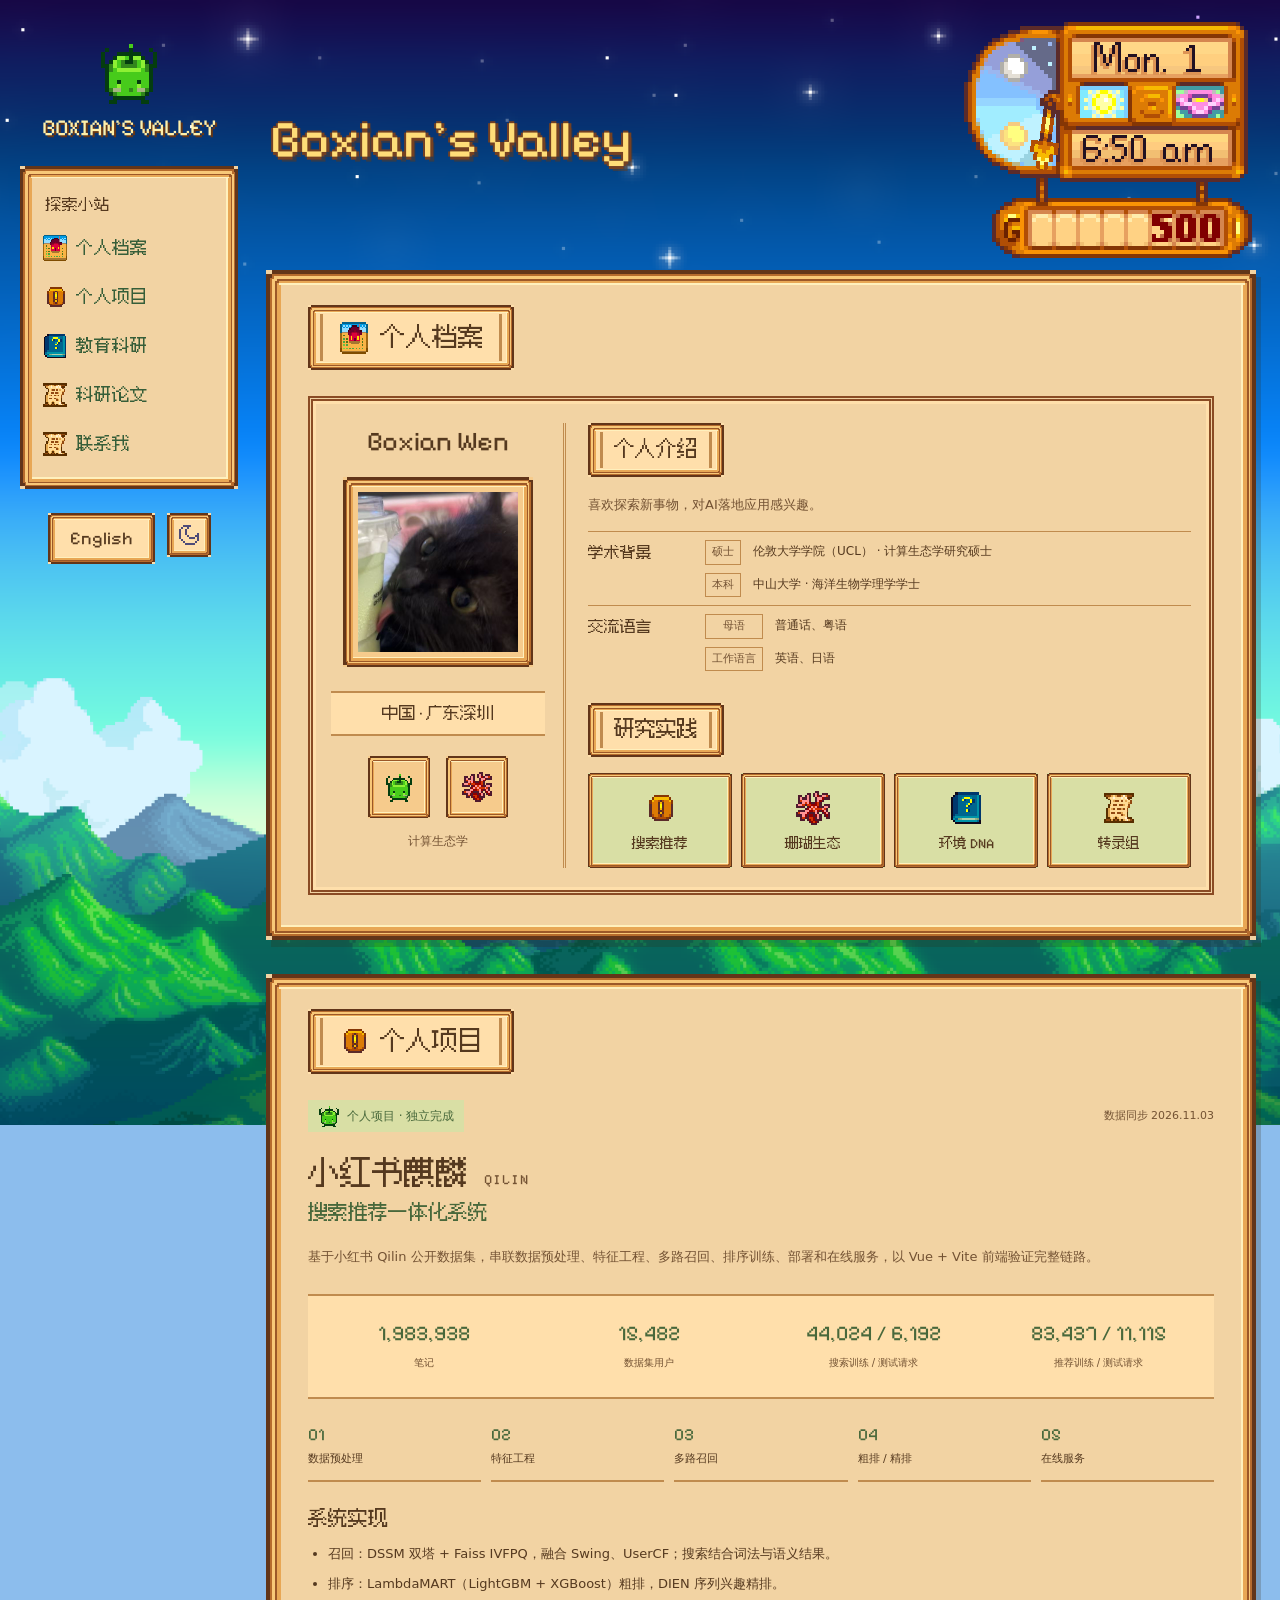
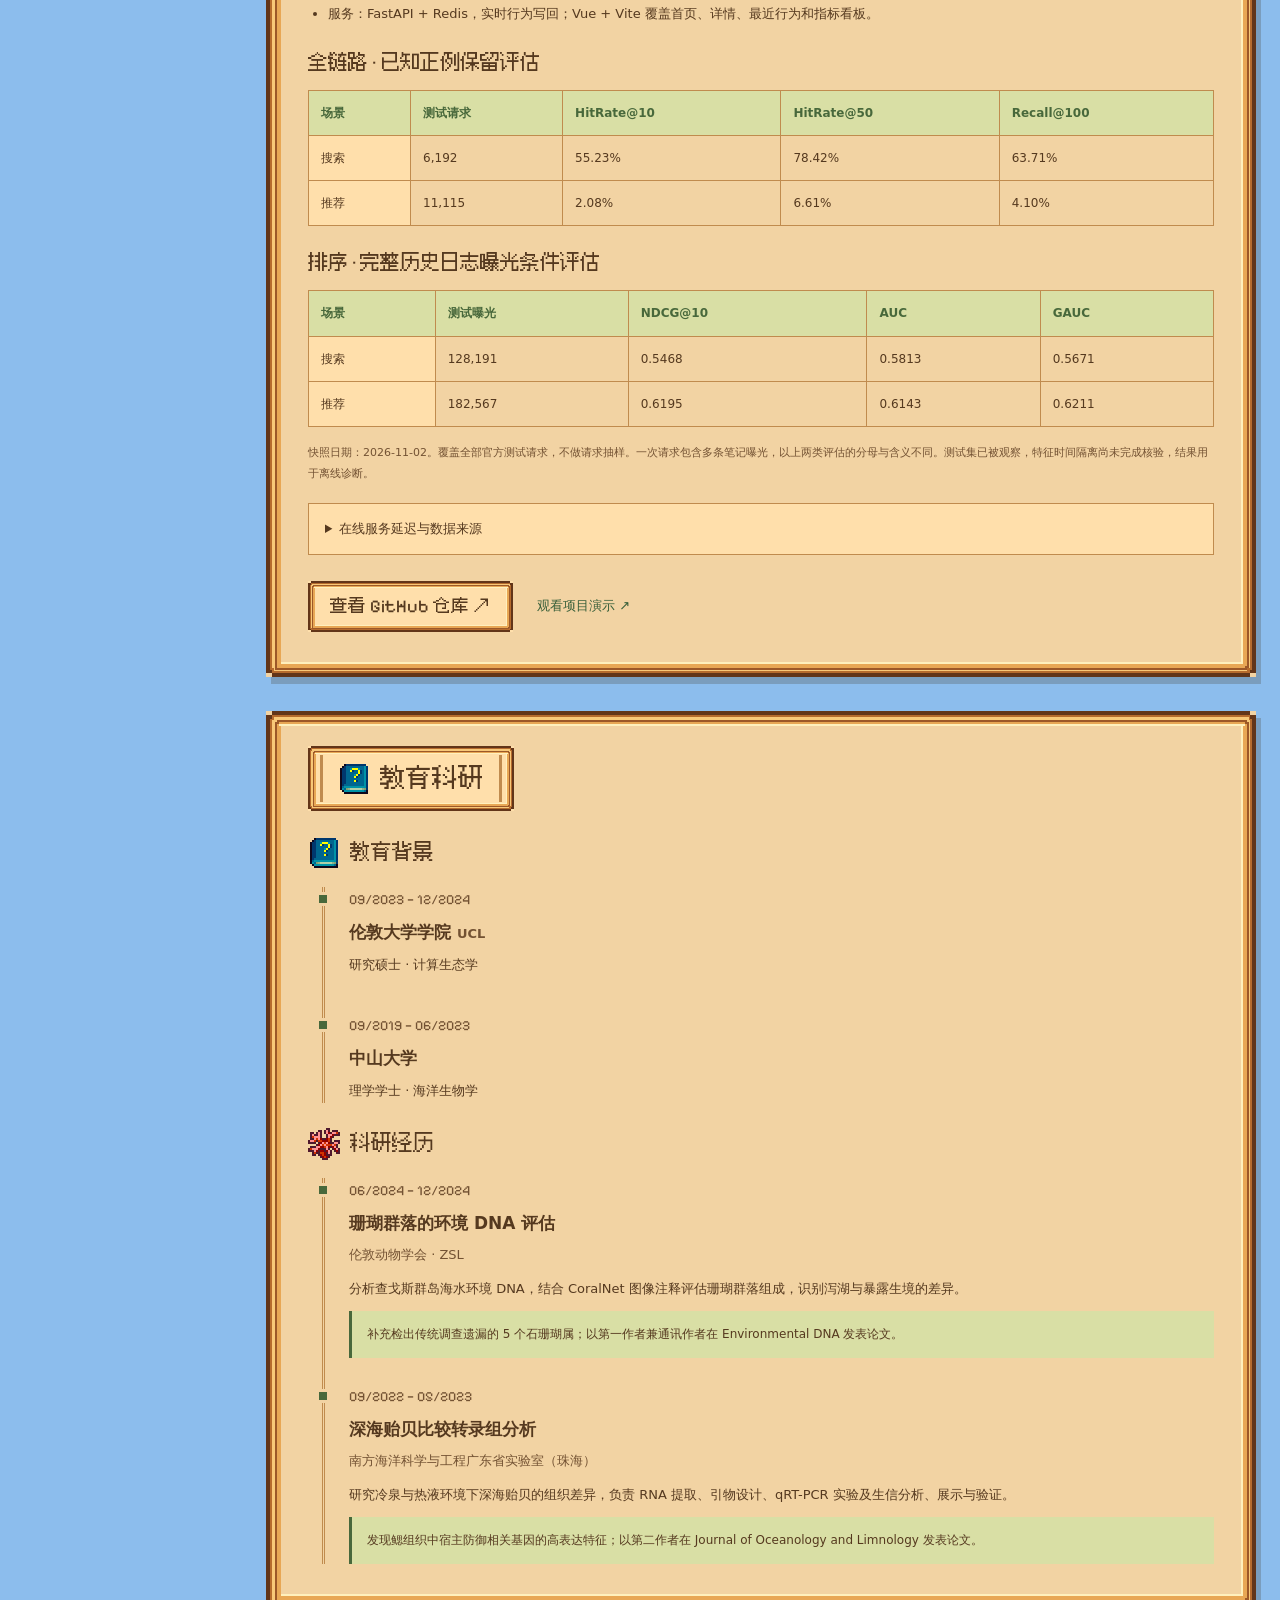
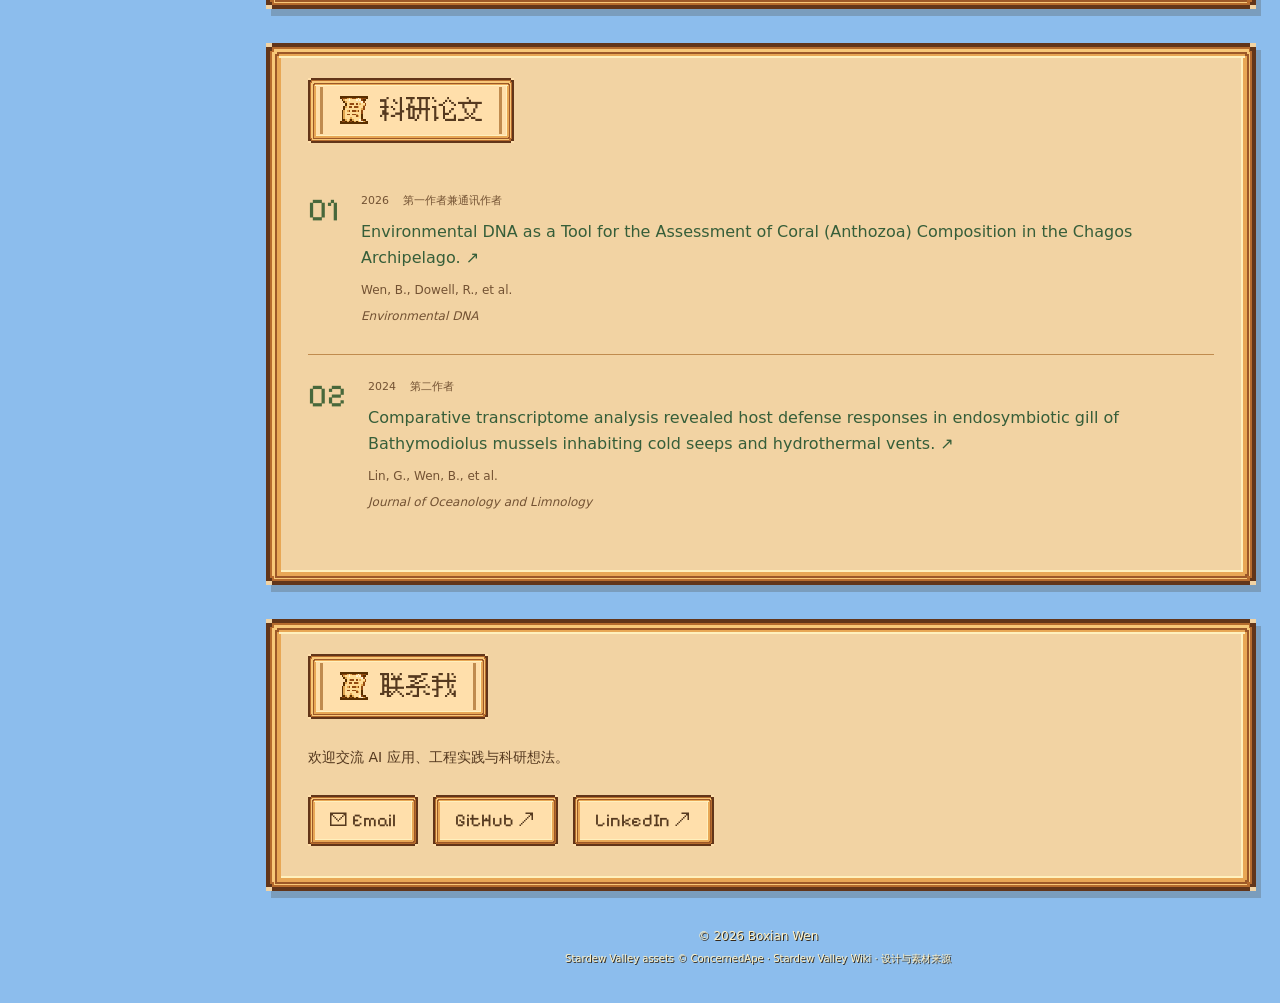
==== commit 280a5311: "feat: 更新星露谷主页样式与项目资料" ====
--- a/index.html
+++ b/index.html
@@ -1,44 +1,33 @@
 <!DOCTYPE html>
+
 <html lang="zh-CN">
-<head><meta charset="UTF-8"><meta name="viewport" content="width=device-width,initial-scale=1"><title>Boxian Wen · 个人主页</title>
-<link rel="icon" type="image/jpeg" href="/images/avatar.jpg"><link rel="apple-touch-icon" href="/images/avatar.jpg">
-<meta name="color-scheme" content="light dark"><link rel="stylesheet" href="/css/style.css"><link rel="stylesheet" href="/css/custom.css?v=20261023-numbers">
-<script>try{document.documentElement.dataset.theme=localStorage.getItem('stardew-theme')||(matchMedia('(prefers-color-scheme:dark)').matches?'dark':'light')}catch{}</script></head>
-<body>
-    <section id="navigation"></section>
-    <nav><div class="wrapper"><div class="logo"><a href="#navigation">BW<span>✦</span></a></div><div class="menu" id="navigation-menu"><ul><li><a href="#aboutme">关于我</a></li><li><a href="#myproject">项目</a></li><li><a href="#experience">经历</a></li><li><a href="#publications">论文</a></li><li><a href="#howtofindme">联系</a></li></ul></div><div class="nav-actions"><a class="language-switch" href="/en/">EN</a><button id="theme" type="button" aria-label="切换明暗主题">☾</button><button type="button" class="hamburgermenu" aria-label="打开菜单" aria-expanded="false" aria-controls="navigation-menu">☰</button></div></div></nav>
-    <!-- hero / jumbotron -->
-    <header><div class="header-opacity"></div><div class="header-jumbotron"><p class="hero-eyebrow">WELCOME TO MY LITTLE WORLD</p><div class="wood-sign"><span class="sign-star">✦</span><h1>Boxian Wen</h1><p>探索 AI 的实际应用</p></div><p class="hero-lead">对人工智能的实际应用保持浓厚兴趣，<br>关注技术在真实场景中的价值实现。</p><a href="#aboutme" class="button button-xl">开启旅程 <span>↓</span></a><div class="hero-foot"><span>AI · RESEARCH · ENGINEERING</span><span>向下探索我的项目与经历</span></div></div></header><section id="aboutme"><div class="wrapper"><p class="chapter">CHAPTER 01 / HELLO</p><h2>很高兴在这里遇见你</h2><div class="about-layout"><div class="photo"><img src="/images/avatar.jpg" alt="Boxian Wen" width="160" height="160"><p>Boxian Wen</p><small>广东 · 深圳</small></div><div class="desc"><span class="dialogue-label">个人介绍</span><h3>保持好奇，持续构建。</h3><p>拥有计算生态学与海洋生物学背景，对人工智能技术的落地应用保持浓厚兴趣，关注技术在真实场景中的价值实现。</p><p>独立搭建麒麟搜索推荐系统，科研经历涵盖环境 DNA、珊瑚群落评估与深海贻贝转录组分析。</p><p class="languages">普通话、粤语：母语<br>英语、日语：可作为工作语言</p><a href="#myproject" class="text-link">查看我正在构建的东西 →</a></div></div></div></section><section id="myproject"><div class="wrapper"><p class="chapter">CHAPTER 02 / PROJECT</p><h2>个人项目</h2>
-      
-      <p class="section-intro">从数据准备到线上服务的一次完整系统实践。</p>
-      <article class="project-card"><div class="project-top"><span class="tag">个人项目 · 独立完成</span><time>11/2025 — 05/2026</time></div>
-      <h2>小红书麒麟 <span>QILIN</span></h2><p class="project-subtitle">搜索推荐一体化系统</p>
-      <p>基于约 200 万笔记、1.5 万用户数据，完成数据预处理、特征工程、多路召回、排序模型训练、线上部署与在线服务。</p>
-      <div class="project-facts"><div><strong>200<span>万</span></strong><span>笔记数据</span></div><div><strong>1.5<span>万</span></strong><span>用户数据</span></div><div><strong>15<span>万</span></strong><span>搜索与推荐样本</span></div><div><strong>约 150<span>ms</span></strong><span>线上服务延迟</span></div></div>
-      <ol class="workflow"><li><span>01</span>数据预处理</li><li><span>02</span>特征工程</li><li><span>03</span>多路召回</li><li><span>04</span>粗排 / 精排</li><li><span>05</span>在线服务</li></ol>
-      <div class="project-detail"><h3>实现要点</h3><ul><li>召回：DSSM 双塔 + Faiss，融合 Swing 与 UserCF 多路策略。</li><li>排序：LambdaMART（LightGBM / XGBoost）粗排，DIEN 建模用户序列兴趣进行精排。</li><li>服务：FastAPI + Redis，支持实时行为写回与搜索推荐联动。</li></ul></div>
-      <div class="metrics-head"><h3>离线评测</h3><span>指标按所提供简历列示</span></div>
-      <div class="table-scroll"><table><thead><tr><th>场景</th><th>HitRate@500</th><th>Recall@500</th><th>NDCG@10</th><th>AUC</th></tr></thead><tbody><tr><th>搜索</th><td>0.90</td><td>0.75</td><td>0.60</td><td>0.61</td></tr><tr><th>推荐</th><td>0.09</td><td>0.03</td><td>0.60</td><td>0.57</td></tr></tbody></table></div>
-      <a class="primary project-source" href="https://github.com/WBoxian/Rednote-Qilin-Search-Rec-System">查看 GitHub 仓库 <svg viewBox="0 0 24 24" fill="none" stroke="currentColor" stroke-width="1.6" stroke-linecap="round" stroke-linejoin="round" aria-hidden="true"><path d="M6 18 18 6M6 6h12v12"/></svg></a></article>
-    </div></section><section id="experience"><div class="wrapper"><p class="chapter">CHAPTER 03 / JOURNEY</p><h2>教育与科研旅程</h2>
-      
-      <h2 class="timeline-title"><svg viewBox="0 0 24 24" fill="none" stroke="currentColor" stroke-width="1.6" stroke-linecap="round" stroke-linejoin="round" aria-hidden="true"><path d="M12 5v16M3 3c4-1 7 0 9 2 2-2 5-3 9-2v15c-4-1-7 0-9 2-2-2-5-3-9-2Z"/></svg>教育背景</h2><div class="timeline">
-      <article><time>09/2023 — 12/2024</time><h3>伦敦大学学院 <span>UCL</span></h3><p>研究硕士 · 计算生态学</p></article>
-      <article><time>09/2019 — 06/2023</time><h3>中山大学</h3><p>理学学士 · 海洋生物学</p></article></div>
-      <h2 class="timeline-title"><svg viewBox="0 0 24 24" fill="none" stroke="currentColor" stroke-width="1.6" stroke-linecap="round" stroke-linejoin="round" aria-hidden="true"><path d="M20 3C7 2 2 8 5 16s17 4 15-13ZM4 21l12-13"/></svg>科研经历</h2><div class="timeline">
-      <article><time>06/2024 — 12/2024</time><h3>珊瑚群落的环境 DNA 评估</h3><p class="institution">伦敦动物学会 · ZSL</p><p>分析查戈斯群岛海水环境 DNA，结合 CoralNet 图像注释评估珊瑚群落组成，识别泻湖与暴露生境的差异。</p><div class="result-note">补充检出传统调查遗漏的 5 个石珊瑚属；以第一作者兼通讯作者在 Environmental DNA 发表论文。</div></article>
-      <article><time>09/2022 — 05/2023</time><h3>深海贻贝比较转录组分析</h3><p class="institution">南方海洋科学与工程广东省实验室（珠海）</p><p>研究冷泉与热液环境下深海贻贝的组织差异，负责 RNA 提取、引物设计、qRT-PCR 实验及生信分析、展示与验证。</p><div class="result-note">发现鳃组织中宿主防御相关基因的高表达特征；以第二作者在 Journal of Oceanology and Limnology 发表论文。</div></article></div>
-    </div></section><section id="publications"><div class="wrapper"><p class="chapter">CHAPTER 04 / PUBLICATIONS</p><h2>科研论文</h2><article class="paper"><div class="paper-number">01</div><div><div class="paper-meta"><time>2026</time><span>第一作者兼通讯作者</span></div><h2><a href="https://doi.org/10.1002/edn3.70235" target="_blank" rel="noopener noreferrer">Environmental DNA as a Tool for the Assessment of Coral (Anthozoa) Composition in the Chagos Archipelago. <span aria-hidden="true">↗</span></a></h2><p>Wen, B., Dowell, R., et al.</p><p class="journal">Environmental DNA</p></div></article><article class="paper"><div class="paper-number">02</div><div><div class="paper-meta"><time>2024</time><span>第二作者</span></div><h2><a href="https://doi.org/10.1007/s00343-024-4080-2" target="_blank" rel="noopener noreferrer">Comparative transcriptome analysis revealed host defense responses in endosymbiotic gill of Bathymodiolus mussels inhabiting cold seeps and hydrothermal vents. <span aria-hidden="true">↗</span></a></h2><p>Lin, G., Wen, B., et al.</p><p class="journal">Journal of Oceanology and Limnology</p></div></article></div></section>
-    <!-- my skill -->
-    
-    <!-- my project -->
-    
-    <!-- About Me -->
-    
-    <!-- How To Find Me -->
-    <section id="howtofindme"><div class="wrapper"><p class="chapter">CHAPTER 05 / SAY HELLO</p><h2>欢迎联系</h2><p>欢迎交流 AI 应用、工程实践与科研想法。</p><div class="findme"><a href="mailto:boxian.wen@outlook.com" class="button">✉ Email</a><a href="https://github.com/WBoxian" class="button">GitHub ↗</a><a href="https://linkedin.com/in/boxian-wen-6b00692b8" class="button">LinkedIn ↗</a></div></div></section>
-    <!-- copyright -->
-    <footer><div class="wrapper">© 2026 Boxian Wen <span>·</span> Adapted from <a href="https://github.com/dapraws/dapraws.github.io">dapraws’ Stardew Valley portfolio</a></div></footer>
-    <script src="/js/custom.js"></script>
+<head><meta charset="utf-8"/><meta content="width=device-width,initial-scale=1" name="viewport"/><title>Boxian Wen · 个人主页</title>
+<link href="/images/avatar.jpg" rel="icon" type="image/jpeg"/><link href="/images/avatar.jpg" rel="apple-touch-icon"/>
+<meta content="light dark" name="color-scheme"/>
+<script>try{document.documentElement.dataset.theme=localStorage.getItem('stardew-theme')||(matchMedia('(prefers-color-scheme:dark)').matches?'dark':'light')}catch{}</script><link href="/css/wiki.css?v=20261103-release" rel="stylesheet"/><meta content="Boxian Wen — search &amp; recommendation, computational ecology. 星露谷风格个人主页。" name="description"/></head>
+<body><a class="skip-link" href="#main">跳至正文</a>
+<nav><div class="wrapper"><div class="logo"><a href="#top"><img alt="" class="pixel-icon" height="32" src="/assets/stardew/junimo.png" width="32"/><span>BOXIAN’S VALLEY</span></a></div><div class="menu" id="navigation-menu"><p class="menu-label">探索小站</p><ul><li><a href="#aboutme"><img alt="" class="pixel-icon" height="32" src="/assets/stardew/farm.png" width="32"/><span>个人档案</span></a></li><li><a href="#myproject"><img alt="" class="pixel-icon" height="32" src="/assets/stardew/quest.png" width="32"/><span>个人项目</span></a></li><li><a href="#experience"><img alt="" class="pixel-icon" height="32" src="/assets/stardew/book.png" width="32"/><span>教育科研</span></a></li><li><a href="#publications"><img alt="" class="pixel-icon" height="32" src="/assets/stardew/note.png" width="32"/><span>科研论文</span></a></li><li><a href="#howtofindme"><img alt="" class="pixel-icon" height="32" src="/assets/stardew/note.png" width="32"/><span>联系我</span></a></li></ul></div><div class="nav-actions"><a aria-label="切换英文并回到页顶" class="language-switch" href="/en/#top">English</a><button aria-label="切换日间或夜间主题" class="pixel-control" id="theme" type="button"><svg aria-hidden="true" class="theme-icon theme-icon-sun" fill="currentColor" focusable="false" height="24" viewbox="0 0 24 24" width="24" xmlns="http://www.w3.org/2000/svg"><path d="M13 22h-2v-3h2v3Zm-6-3H5v-2h2v2Zm12 0h-2v-2h2v2Zm-4-2H9v-2h6v2Zm-6-2H7V9h2v6Zm8 0h-2V9h2v6ZM5 13H2v-2h3v2Zm17 0h-3v-2h3v2Zm-7-4H9V7h6v2ZM7 7H5V5h2v2Zm12 0h-2V5h2v2Zm-6-2h-2V2h2v3Z"></path></svg><svg aria-hidden="true" class="theme-icon theme-icon-moon" fill="currentColor" focusable="false" height="24" viewbox="0 0 24 24" width="24" xmlns="http://www.w3.org/2000/svg">
+<path d="M18 22H8v-2h10v2ZM8 20H6v-2h2v2Zm12 0h-2v-2h2v2ZM6 18H4v-2h2v2Zm16 0h-2v-4h-2v-2h2v-2h2v8ZM4 16H2V6h2v10Zm14 0h-6v-2h6v2Zm-6-2h-2v-2h2v2Zm-2-2H8V6h2v6ZM6 6H4V4h2v2Zm8-2h-2v2h-2V4H6V2h8v2Z"></path>
+</svg></button><button aria-controls="navigation-menu" aria-expanded="false" aria-label="打开菜单" class="hamburgermenu" type="button">目录</button></div></div></nav><main id="main" tabindex="-1"><div class="masthead" id="top"><div><h1>Boxian’s Valley</h1></div><img alt="" aria-hidden="true" class="clock-decoration" height="236" src="/assets/stardew/clock.png" title="星露谷游戏表盘装饰图（非实时）" width="288"/></div><section id="aboutme"><div class="wrapper"><div class="section-heading"><h2><img alt="" class="pixel-icon" height="32" src="/assets/stardew/farm.png" width="32"/>个人档案</h2></div>
+<div class="profile-layout"><div class="profile-card"><div class="profile-ribbon">Boxian Wen</div><img alt="Boxian Wen" class="portrait" height="180" src="/images/avatar.jpg" width="180"/><p class="profile-location">中国 · 广东深圳</p><div class="profile-items"><img alt="" class="pixel-icon" height="32" src="/assets/stardew/junimo.png" width="32"/><img alt="" class="pixel-icon" height="32" src="/assets/stardew/coral.png" width="32"/></div><p class="profile-caption">计算生态学</p></div>
+<div class="profile-story"><h3 class="scroll-label">个人介绍</h3><p>喜欢探索新事物，对AI落地应用感兴趣。</p><dl class="profile-facts"><div><dt>学术背景</dt><dd class="profile-fact-group"><span class="fact-label">硕士</span><span class="fact-value">伦敦大学学院（UCL） · 计算生态学研究硕士</span><span class="fact-label">本科</span><span class="fact-value">中山大学 · 海洋生物学理学学士</span></dd></div><div><dt>交流语言</dt><dd class="profile-fact-group"><span class="fact-label">母语</span><span class="fact-value">普通话、粤语</span><span class="fact-label">工作语言</span><span class="fact-value">英语、日语</span></dd></div></dl><h3 class="scroll-label">研究实践</h3><div class="interest-slots"><div><img alt="" class="pixel-icon" height="32" src="/assets/stardew/quest.png" width="32"/><span>搜索推荐</span></div><div><img alt="" class="pixel-icon" height="32" src="/assets/stardew/coral.png" width="32"/><span>珊瑚生态</span></div><div><img alt="" class="pixel-icon" height="32" src="/assets/stardew/book.png" width="32"/><span>环境 DNA</span></div><div><img alt="" class="pixel-icon" height="32" src="/assets/stardew/note.png" width="32"/><span>转录组</span></div></div></div></div></div></section><section id="myproject"><div class="wrapper"><div class="section-heading"><h2><img alt="" class="pixel-icon" height="32" src="/assets/stardew/quest.png" width="32"/>个人项目</h2></div>
+<article class="project-card"><div class="project-top"><span class="tag"><img alt="" class="pixel-icon" height="32" src="/assets/stardew/junimo.png" width="32"/>个人项目 · 独立完成</span><span class="sync-date">数据同步 2026.11.03</span></div><h3>小红书麒麟 <span>QILIN</span></h3><p class="project-subtitle">搜索推荐一体化系统</p><p>基于小红书 Qilin 公开数据集，串联数据预处理、特征工程、多路召回、排序训练、部署和在线服务，以 Vue + Vite 前端验证完整链路。</p>
+<div class="project-facts"><div><strong>1,983,938</strong><span>笔记</span></div><div><strong>15,482</strong><span>数据集用户</span></div><div><strong>44,024 / 6,192</strong><span>搜索训练 / 测试请求</span></div><div><strong>83,437 / 11,115</strong><span>推荐训练 / 测试请求</span></div></div>
+<ol class="workflow"><li><span>01</span>数据预处理</li><li><span>02</span>特征工程</li><li><span>03</span>多路召回</li><li><span>04</span>粗排 / 精排</li><li><span>05</span>在线服务</li></ol>
+<div class="project-detail"><h4>系统实现</h4><ul><li>召回：DSSM 双塔 + Faiss IVFPQ，融合 Swing、UserCF；搜索结合词法与语义结果。</li><li>排序：LambdaMART（LightGBM + XGBoost）粗排，DIEN 序列兴趣精排。</li><li>服务：FastAPI + Redis，实时行为写回；Vue + Vite 覆盖首页、详情、最近行为和指标看板。</li></ul></div>
+<div class="table-scroll" tabindex="0"><table><caption>全链路 · 已知正例保留评估</caption><thead><tr><th scope="col">场景</th><th scope="col">测试请求</th><th scope="col">HitRate@10</th><th scope="col">HitRate@50</th><th scope="col">Recall@100</th></tr></thead><tbody><tr><th scope="row">搜索</th><td>6,192</td><td>55.23%</td><td>78.42%</td><td>63.71%</td></tr><tr><th scope="row">推荐</th><td>11,115</td><td>2.08%</td><td>6.61%</td><td>4.10%</td></tr></tbody></table></div>
+<div class="table-scroll" tabindex="0"><table><caption>排序 · 完整历史日志曝光条件评估</caption><thead><tr><th scope="col">场景</th><th scope="col">测试曝光</th><th scope="col">NDCG@10</th><th scope="col">AUC</th><th scope="col">GAUC</th></tr></thead><tbody><tr><th scope="row">搜索</th><td>128,191</td><td>0.5468</td><td>0.5813</td><td>0.5671</td></tr><tr><th scope="row">推荐</th><td>182,567</td><td>0.6195</td><td>0.6143</td><td>0.6211</td></tr></tbody></table></div>
+<p class="metric-note">快照日期：2026-11-02。覆盖全部官方测试请求，不做请求抽样。一次请求包含多条笔记曝光，以上两类评估的分母与含义不同。测试集已被观察，特征时间隔离尚未完成核验，结果用于离线诊断。</p>
+<details><summary>在线服务延迟与数据来源</summary><div class="table-scroll" tabindex="0"><table><caption>仓库 README 报告的实时推理延迟</caption><thead><tr><th scope="col">场景</th><th scope="col">P50</th><th scope="col">P95</th><th scope="col">P99</th></tr></thead><tbody><tr><th scope="row">搜索</th><td>223.60 ms</td><td>496.60 ms</td><td>654.80 ms</td></tr><tr><th scope="row">推荐</th><td>228.90 ms</td><td>369.40 ms</td><td>425.10 ms</td></tr></tbody></table></div><p class="metric-note">延迟为项目仓库报告值，受硬件和运行条件影响。 <a href="https://github.com/WBoxian/Rednote-Qilin-Search-Rec-System/blob/main/README.md">README</a> · <a href="https://github.com/WBoxian/Rednote-Qilin-Search-Rec-System/blob/main/src/backend/online/full_test_metrics.json">完整指标快照</a></p></details>
+<div class="project-links"><a class="button primary" href="https://github.com/WBoxian/Rednote-Qilin-Search-Rec-System">查看 GitHub 仓库 ↗</a><a class="text-link" href="https://www.bilibili.com/video/BV1dDLm6qE9J/">观看项目演示 ↗</a></div></article></div></section><section id="experience"><div class="wrapper"><div class="section-heading"><h2><img alt="" class="pixel-icon" height="32" src="/assets/stardew/book.png" width="32"/>教育科研</h2></div>
+<h2 class="timeline-title"><img alt="" class="pixel-icon" height="32" src="/assets/stardew/book.png" width="32"/>教育背景</h2><div class="timeline">
+<article><time>09/2023 — 12/2024</time><h3>伦敦大学学院 <span>UCL</span></h3><p>研究硕士 · 计算生态学</p></article>
+<article><time>09/2019 — 06/2023</time><h3>中山大学</h3><p>理学学士 · 海洋生物学</p></article></div>
+<h2 class="timeline-title"><img alt="" class="pixel-icon" height="32" src="/assets/stardew/coral.png" width="32"/>科研经历</h2><div class="timeline">
+<article><time>06/2024 — 12/2024</time><h3>珊瑚群落的环境 DNA 评估</h3><p class="institution">伦敦动物学会 · ZSL</p><p>分析查戈斯群岛海水环境 DNA，结合 CoralNet 图像注释评估珊瑚群落组成，识别泻湖与暴露生境的差异。</p><div class="result-note">补充检出传统调查遗漏的 5 个石珊瑚属；以第一作者兼通讯作者在 Environmental DNA 发表论文。</div></article>
+<article><time>09/2022 — 05/2023</time><h3>深海贻贝比较转录组分析</h3><p class="institution">南方海洋科学与工程广东省实验室（珠海）</p><p>研究冷泉与热液环境下深海贻贝的组织差异，负责 RNA 提取、引物设计、qRT-PCR 实验及生信分析、展示与验证。</p><div class="result-note">发现鳃组织中宿主防御相关基因的高表达特征；以第二作者在 Journal of Oceanology and Limnology 发表论文。</div></article></div>
+</div></section><section id="publications"><div class="wrapper"><div class="section-heading"><h2><img alt="" class="pixel-icon" height="32" src="/assets/stardew/note.png" width="32"/>科研论文</h2></div><article class="paper"><div class="paper-number">01</div><div><div class="paper-meta"><time>2026</time><span>第一作者兼通讯作者</span></div><h2><a href="https://doi.org/10.1002/edn3.70235" rel="noopener noreferrer" target="_blank">Environmental DNA as a Tool for the Assessment of Coral (Anthozoa) Composition in the Chagos Archipelago. <span aria-hidden="true">↗</span></a></h2><p>Wen, B., Dowell, R., et al.</p><p class="journal">Environmental DNA</p></div></article><article class="paper"><div class="paper-number">02</div><div><div class="paper-meta"><time>2024</time><span>第二作者</span></div><h2><a href="https://doi.org/10.1007/s00343-024-4080-2" rel="noopener noreferrer" target="_blank">Comparative transcriptome analysis revealed host defense responses in endosymbiotic gill of Bathymodiolus mussels inhabiting cold seeps and hydrothermal vents. <span aria-hidden="true">↗</span></a></h2><p>Lin, G., Wen, B., et al.</p><p class="journal">Journal of Oceanology and Limnology</p></div></article></div></section><section id="howtofindme"><div class="wrapper"><div class="section-heading"><h2><img alt="" class="pixel-icon" height="32" src="/assets/stardew/note.png" width="32"/>联系我</h2></div><p>欢迎交流 AI 应用、工程实践与科研想法。</p><div class="findme"><a class="button" href="mailto:boxian.wen@outlook.com">✉ Email</a><a class="button" href="https://github.com/WBoxian">GitHub ↗</a><a class="button" href="https://linkedin.com/in/boxian-wen-6b00692b8">LinkedIn ↗</a></div></div></section></main>
+<footer><div class="wrapper">© 2026 Boxian Wen<br/><small>Stardew Valley assets © ConcernedApe · <a href="https://stardewvalleywiki.com/Stardew_Valley_Wiki">Stardew Valley Wiki</a> · <a href="/TEMPLATE-SOURCE.md">设计与素材来源</a></small></div></footer>
+<script src="/js/custom.js?v=20261103-release"></script>
 </body>
 </html>
--- a/css/wiki.css
+++ b/css/wiki.css
@@ -0,0 +1,221 @@
+@font-face { font-family: Pixelify; src: url('/font/PixelifySans.ttf') format('truetype'); font-weight: 400 700; font-display: swap; }
+@font-face { font-family: Fusion; src: url('/font/fusion-pixel-12px-zh-hans.woff2') format('woff2'); font-display: swap; }
+:root {
+  --paper: #f2d3a3; --panel: #ffdfab; --ink: #55391f; --muted: #735233;
+  --line: #c08b4e; --green: #48683b; --soft: #d9dfa5; --wood: #8a4b24;
+  --card: #f6cb8c; --link: #365e39; --frame: url('/assets/stardew/panel-frame.svg');
+  color-scheme: light;
+}
+:root[data-theme=dark] {
+  --paper: #323b32; --panel: #454b36; --ink: #f8e4b8; --muted: #dcc79e;
+  --line: #947b4a; --green: #d4e4a2; --soft: #47583b; --wood: #b4864f;
+  --card: #3c4735; --link: #d4e4a2; color-scheme: dark;
+}
+* { box-sizing: border-box; }
+[hidden] { display: none !important; }
+html { scroll-behavior: smooth; scroll-padding-top: 24px; }
+body {
+  margin: 0; color: var(--ink); font: 14px/1.85 system-ui, 'Microsoft YaHei', sans-serif;
+  background: #8cbded url('/assets/stardew/background.png') center var(--background-progress, 0%) / auto max(125vh, 56.25vw) fixed no-repeat;
+}
+body::before { content: ''; position: fixed; inset: 0; pointer-events: none; z-index: -1; background: transparent; }
+:root[data-theme=dark] body::before { background: #0b203d75; }
+a { color: var(--link); text-decoration: none; text-underline-offset: 4px; }
+a:hover { text-decoration: underline; }
+button, input, select { font: inherit; color: inherit; }
+button, summary { cursor: pointer; }
+a:focus-visible, button:focus-visible, summary:focus-visible, input:focus-visible, select:focus-visible, [tabindex="0"]:focus-visible { outline: 3px solid var(--green); outline-offset: 4px; }
+h1, h2, h3, h4, p { margin: 0 0 16px; }
+h1, h2, h3, h4 { line-height: 1.4; }
+.pixel-icon { object-fit: contain; image-rendering: pixelated; vertical-align: middle; flex-shrink: 0; }
+.skip-link { position: fixed; top: -100px; left: 16px; z-index: 100; padding: 10px; background: var(--paper); }
+.skip-link:focus { top: 10px; }
+nav { position: fixed; top: 40px; left: 20px; width: 218px; z-index: 20; }
+nav > .wrapper { display: flex; flex-wrap: wrap; gap: 24px; }
+.logo { width: 100%; }
+.logo a { display: flex; flex-direction: column; align-items: center; gap: 10px; color: #fff0aa; text-shadow: 2px 2px #683714; }
+.logo img { width: 64px; height: 64px; }
+.logo span { font: 23px/1.2 Pixelify, Fusion, monospace; white-space: nowrap; }
+.menu {
+  width: 100%; padding: 12px 6px; background: var(--paper);
+  border: 12px solid transparent; border-image: var(--frame) 8 / 12px / 0 round;
+}
+.menu-label { font: 16px Pixelify, Fusion, sans-serif; margin: 3px 8px 14px; }
+.menu ul { list-style: none; padding: 0; margin: 0; }
+.menu li + li { margin-top: 8px; }
+.menu a { display: flex; align-items: center; gap: 8px; padding: 7px 4px; font: 18px/1.5 Pixelify, Fusion, sans-serif; }
+.menu a:hover { background: var(--soft); text-decoration: none; }
+.menu img { width: 26px; height: 26px; }
+.nav-actions { width: 100%; display: flex; flex-wrap: wrap; justify-content: center; gap: 12px; }
+.nav-actions a, .nav-actions button, .button {
+  display: inline-flex; align-items: center; justify-content: center; min-height: 42px; padding: 7px 15px;
+  background: var(--panel); border: 7px solid transparent; border-image: var(--frame) 8 / 7px / 0 round;
+  font: 18px/1.3 Pixelify, Fusion, sans-serif; color: var(--ink);
+}
+.nav-actions a:hover, .nav-actions button:hover, .button:hover { text-decoration: none; background: var(--soft); }
+.nav-actions #theme { width: 44px; height: 44px; padding: 3px; flex: 0 0 44px; }
+.theme-icon { width: 24px; height: 24px; flex-shrink: 0; shape-rendering: crispEdges; }
+.theme-icon-moon { color: #4e4b78; }
+.theme-icon-sun { display: none; color: #ffdc7b; }
+:root[data-theme=dark] .theme-icon-sun { display: block; }
+:root[data-theme=dark] .theme-icon-moon { display: none; }
+.hamburgermenu { display: none !important; }
+main { margin: 0 24px 0 266px; outline: none; }
+.masthead { display: flex; justify-content: space-between; align-items: center; gap: 24px; min-height: 245px; padding: 22px 4px 12px; scroll-margin: 0; }
+.masthead h1 { font: 52px/1.1 Pixelify, monospace; color: #ffdd78; text-shadow: -2px 0 #744022, 0 3px #744022, 3px 0 #744022, 0 -2px #744022, 4px 5px #62371880; margin: 0; }
+main > section {
+  position: relative; background: var(--paper); padding: 24px 27px 30px; margin-bottom: 34px;
+  border: 15px solid transparent; border-image: var(--frame) 8 / 15px / 0 round;
+  box-shadow: 5px 7px #38270c35; scroll-margin-top: 24px;
+}
+.section-heading { display: flex; margin: -4px 0 26px; }
+.section-heading h2, .scroll-label {
+  position: relative; display: inline-flex; align-items: center; gap: 10px;
+  background: var(--panel); padding: 7px 22px; margin: 0;
+  border: 8px solid transparent; border-image: var(--frame) 8 / 8px / 0 round;
+  font: 26px/1.35 Pixelify, Fusion, sans-serif;
+}
+.section-heading h2::before, .section-heading h2::after, .scroll-label::before, .scroll-label::after {
+  content: ''; position: absolute; top: 1px; bottom: 1px; width: 3px; background: var(--line);
+}
+.section-heading h2::before, .scroll-label::before { left: 4px; }
+.section-heading h2::after, .scroll-label::after { right: 4px; }
+.profile-layout {
+  display: grid; grid-template-columns: 235px minmax(0,1fr); gap: 22px; align-items: stretch;
+  border: 5px double var(--wood); padding: 22px 18px; background: var(--paper);
+  box-shadow: inset 0 0 0 3px var(--panel);
+}
+.profile-card { text-align: center; padding-right: 18px; border-right: 3px double var(--line); }
+.profile-ribbon { font: 27px/1.4 Pixelify, sans-serif; margin: 0 0 16px; }
+.portrait {
+  width: 100%; max-width: 190px; height: 190px; object-fit: cover; background: var(--card); padding: 5px;
+  border: 10px solid transparent; border-image: var(--frame) 8 / 10px / 0 round;
+}
+.profile-location { margin: 15px 0; font: 17px/1.5 Pixelify, Fusion, sans-serif; background: var(--panel); border-block: 2px solid var(--line); padding: 8px 2px; }
+.profile-items { display: flex; gap: 16px; justify-content: center; margin: 20px 0 12px; }
+.profile-items img { width: 62px; height: 62px; padding: 10px; background: var(--card); border: 6px solid transparent; border-image: var(--frame) 8 / 6px / 0 round; }
+.profile-caption { font-size: 12px; margin: 0; color: var(--muted); }
+.profile-story { min-width: 0; }
+.scroll-label { font-size: 21px; padding: 5px 18px; margin-bottom: 16px; }
+.profile-story > p { font-size: 13px; color: var(--muted); margin-bottom: 14px; }
+.profile-facts { margin: 8px 0 24px; padding: 0; }
+.profile-facts > div { display: grid; grid-template-columns: minmax(7.5em, max-content) minmax(0,1fr); gap: 12px; padding: 8px 0; border-top: 1px solid var(--line); }
+.profile-fact-group { display: grid; grid-template-columns: max-content minmax(0,1fr); gap: 8px 12px; align-items: baseline; }
+.fact-label { padding: 1px 6px; border: 1px solid var(--line); color: var(--muted); font-size: 11px; text-align: center; }
+.fact-value { min-width: 0; }
+dt { font: 16px/1.6 Pixelify, Fusion, sans-serif; }
+dd { margin: 0; min-width: 0; font-size: 12px; overflow-wrap: anywhere; }
+.interest-slots { display: grid; grid-template-columns: repeat(4,minmax(0,1fr)); gap: 9px; }
+.interest-slots > div { text-align: center; padding: 13px 3px 9px; min-width: 0; background: var(--soft); border: 5px solid transparent; border-image: var(--frame) 8 / 5px / 0 round; }
+.interest-slots img { width: 34px; height: 34px; display: block; margin: 0 auto 9px; }
+.interest-slots span { display: block; font: 14px/1.4 Pixelify, Fusion, sans-serif; overflow-wrap: anywhere; }
+.project-top { display: flex; justify-content: space-between; align-items: center; gap: 16px; margin-bottom: 20px; }
+.tag { display: inline-flex; align-items: center; gap: 7px; color: var(--green); background: var(--soft); padding: 5px 10px; font-size: 12px; }
+.tag img { width: 22px; height: 22px; }
+.sync-date { font-size: 11px; color: var(--muted); }
+.project-card h3 { font: 32px/1.4 Pixelify, Fusion, sans-serif; margin-bottom: 0; }
+.project-card h3 > span { font-size: 14px; color: var(--muted); margin-left: 10px; letter-spacing: 2px; }
+.project-subtitle { font: 20px/1.6 Pixelify, Fusion, sans-serif; color: var(--green); }
+.project-card > p:not(.project-subtitle) { font-size: 13px; color: var(--muted); }
+.project-facts { display: grid; grid-template-columns: repeat(4,minmax(0,1fr)); background: var(--panel); border-block: 2px solid var(--line); padding: 22px 8px; margin: 25px 0; gap: 10px; }
+.project-facts > div { text-align: center; }
+.project-facts strong { display: block; font: 21px/1.5 Pixelify, monospace; color: var(--green); white-space: nowrap; }
+.project-facts div > span { font-size: 10px; color: var(--muted); }
+.workflow { display: flex; padding: 0; margin: 22px 0; list-style: none; gap: 10px; }
+.workflow li { flex: 1; font-size: 11px; border-bottom: 2px solid var(--line); padding-bottom: 10px; }
+.workflow span { font: 17px Pixelify, monospace; color: var(--green); display: block; margin-bottom: 4px; }
+.project-detail h4 { font: 20px/1.5 Pixelify, Fusion, sans-serif; margin-bottom: 8px; }
+.project-detail ul { font-size: 13px; padding-left: 20px; margin: 0 0 20px; }
+.project-detail li + li { margin-top: 6px; }
+.table-scroll { overflow-x: auto; margin: 22px 0 16px; }
+table { width: 100%; border-collapse: collapse; font-size: 12px; font-variant-numeric: tabular-nums; }
+caption { text-align: left; font: 20px/1.5 Pixelify, Fusion, sans-serif; padding-bottom: 12px; color: var(--ink); }
+th, td { padding: 11px 12px; border: 1px solid var(--line); text-align: left; white-space: nowrap; }
+thead { background: var(--soft); color: var(--green); }
+tbody th { font-weight: 500; background: var(--panel); }
+.metric-note { font-size: 11px !important; line-height: 1.9; color: var(--muted); }
+details { padding: 13px 16px; background: var(--panel); border: 1px solid var(--line); margin-top: 18px; }
+summary { font-size: 13px; }
+.project-links { display: flex; gap: 24px; align-items: center; flex-wrap: wrap; margin-top: 26px; }
+.text-link { font-size: 13px; }
+.timeline-title { display: flex; align-items: center; gap: 10px; font: 21px/1.5 Pixelify, Fusion, sans-serif; margin: 25px 0 18px; }
+.timeline { border-left: 3px double var(--line); padding-left: 24px; margin-left: 14px; }
+.timeline article { position: relative; padding-bottom: 26px; }
+.timeline article:last-child { padding-bottom: 0; }
+.timeline article::before { content: ''; width: 8px; height: 8px; background: var(--green); border: 3px solid var(--paper); position: absolute; left: -33px; top: 5px; }
+.timeline time { font: 14px Pixelify, sans-serif; color: var(--muted); }
+.timeline h3 { font-size: 17px; margin: 8px 0; }
+.timeline h3 span { font-size: 13px; color: var(--muted); }
+.timeline p { font-size: 13px; margin-bottom: 10px; }
+.institution { color: var(--muted); }
+.result-note { padding: 12px 15px; border-left: 3px solid var(--green); background: var(--soft); font-size: 12px; }
+.paper { display: flex; align-items: start; gap: 22px; padding: 22px 0; }
+.paper + .paper { border-top: 1px solid var(--line); }
+.paper-number { font: 32px Pixelify, monospace; color: var(--green); }
+.paper-meta { display: flex; gap: 14px; font-size: 11px; color: var(--muted); margin-bottom: 8px; }
+.paper h2 { font: 500 16px/1.6 system-ui, sans-serif; margin-bottom: 9px; }
+.paper p { font-size: 12px; margin: 4px 0; color: var(--muted); }
+.journal { font-style: italic; }
+.findme { display: flex; flex-wrap: wrap; gap: 15px; margin-top: 24px; }
+footer { margin: 34px 30px 34px 266px; text-align: center; color: #fff1c3; text-shadow: 1px 1px #35291a; font-size: 12px; }
+footer a { color: inherit; }
+footer small { font-size: 10px; }
+.clock-decoration { display: block; width: 288px; height: auto; flex: 0 0 288px; image-rendering: pixelated; }
+@media (max-width: 1250px) {
+  .profile-layout { grid-template-columns: 205px minmax(0,1fr); gap: 18px; padding: 18px 12px; }
+  .profile-facts > div { grid-template-columns: 1fr; gap: 6px; }
+  .project-facts { grid-template-columns: repeat(2,minmax(0,1fr)); row-gap: 18px; }
+  .interest-slots { grid-template-columns: repeat(2,minmax(0,1fr)); }
+  main > section { padding-inline: 20px; }
+  .masthead h1 { font-size: 43px; }
+}
+@media (max-width: 1000px) {
+  nav { top: 0; left: 0; width: 100%; padding: 7px 16px; background: var(--paper); border-bottom: 5px ridge #b86c2c; }
+  nav > .wrapper { flex-wrap: nowrap; align-items: center; justify-content: space-between; gap: 10px; }
+  .logo { width: auto; }.logo a { flex-direction: row; gap: 8px; color: var(--ink); text-shadow: none; }.logo img { width: 32px; height: 32px; }.logo span { font-size: 20px; }
+  .nav-actions { width: auto; flex-wrap: nowrap; gap: 7px; }
+  .nav-actions a, .nav-actions button { min-height: 37px; padding: 5px 10px; border-width: 5px; font-size: 16px; }
+  .nav-actions #theme { width: 36px; height: 36px; min-height: 36px; flex-basis: 36px; }
+  .theme-icon { width: 20px; height: 20px; }
+  .hamburgermenu { display: inline-flex !important; }
+  .menu { display: none; position: absolute; top: 59px; right: 14px; width: 270px; }
+  .menu.tampil { display: block; }
+  main { margin: 64px 20px 0; max-width: none; }
+  .masthead { min-height: 210px; padding-top: 12px; }
+  main > section { scroll-margin-top: 85px; }
+  html { scroll-padding-top: 85px; }footer { margin: 25px; }
+}
+@media (max-width: 600px) {
+  nav { padding-inline: 9px; }.logo span { font-size: 15px; }.logo img { width: 25px; height: 25px; }.logo a { gap: 4px; }
+  .nav-actions { gap: 3px; }.nav-actions a, .nav-actions button { font-size: 14px; padding: 4px 5px; min-height: 34px; }
+  main { margin-inline: 10px; }
+  .masthead { gap: 8px; align-items: center; min-height: 172px; }
+  .masthead h1 { font-size: 30px; max-width: 155px; }
+  .clock-decoration { width: 144px; flex-basis: 144px; }
+  main > section { padding: 15px 12px 22px; border-width: 11px; border-image-width: 11px; margin-bottom: 24px; }
+  .section-heading { margin-bottom: 20px; }.section-heading h2 { font-size: 23px; padding: 6px 12px; }
+  .profile-layout { grid-template-columns: 1fr; gap: 20px; padding: 16px 10px; }
+  .profile-card { border-right: 0; border-bottom: 3px double var(--line); padding: 0 0 18px; }
+  .portrait { width: 190px; height: 190px; }.profile-location { max-width: 215px; margin-inline: auto; }
+  .profile-items { margin-block: 16px 10px; }.profile-items img { width: 55px; height: 55px; }
+  .profile-facts > div { grid-template-columns: 1fr; gap: 3px; }
+  .scroll-label { font-size: 21px; }.profile-story > p { font-size: 12px; }
+  .interest-slots { grid-template-columns: repeat(2,minmax(0,1fr)); }
+  .project-top { flex-direction: column; align-items: start; gap: 10px; }
+  .project-facts strong { font-size: 18px; }.project-facts div > span { font-size: 9px; }
+  .workflow { gap: 6px; }.workflow li { font-size: 9px; }.project-links { gap: 18px; }
+  .paper { gap: 12px; }.paper h2 { font-size: 14px; }.paper-number { font-size: 25px; }
+  .timeline { padding-left: 18px; }.timeline article::before { left: -27px; }
+  .findme { gap: 10px; }.findme .button { font-size: 16px; padding-inline: 9px; }
+}
+@media (max-width: 360px) {
+  .logo span { font-size: 12px; }.nav-actions a, .nav-actions button { font-size: 12px; }
+  .masthead h1 { font-size: 26px; }
+  .project-facts strong { font-size: 16px; }
+}
+@media (prefers-reduced-motion: reduce) { html { scroll-behavior: auto; } }
+@media print {
+  nav, .masthead, .skip-link { display: none; }main, footer { margin: 0; }
+  body { background: white; color: black; }body::before { display: none; }
+  main > section { border: 1px solid #aaa; border-image: none; box-shadow: none; }.profile-layout { break-inside: avoid; }details { display: none; }
+}
